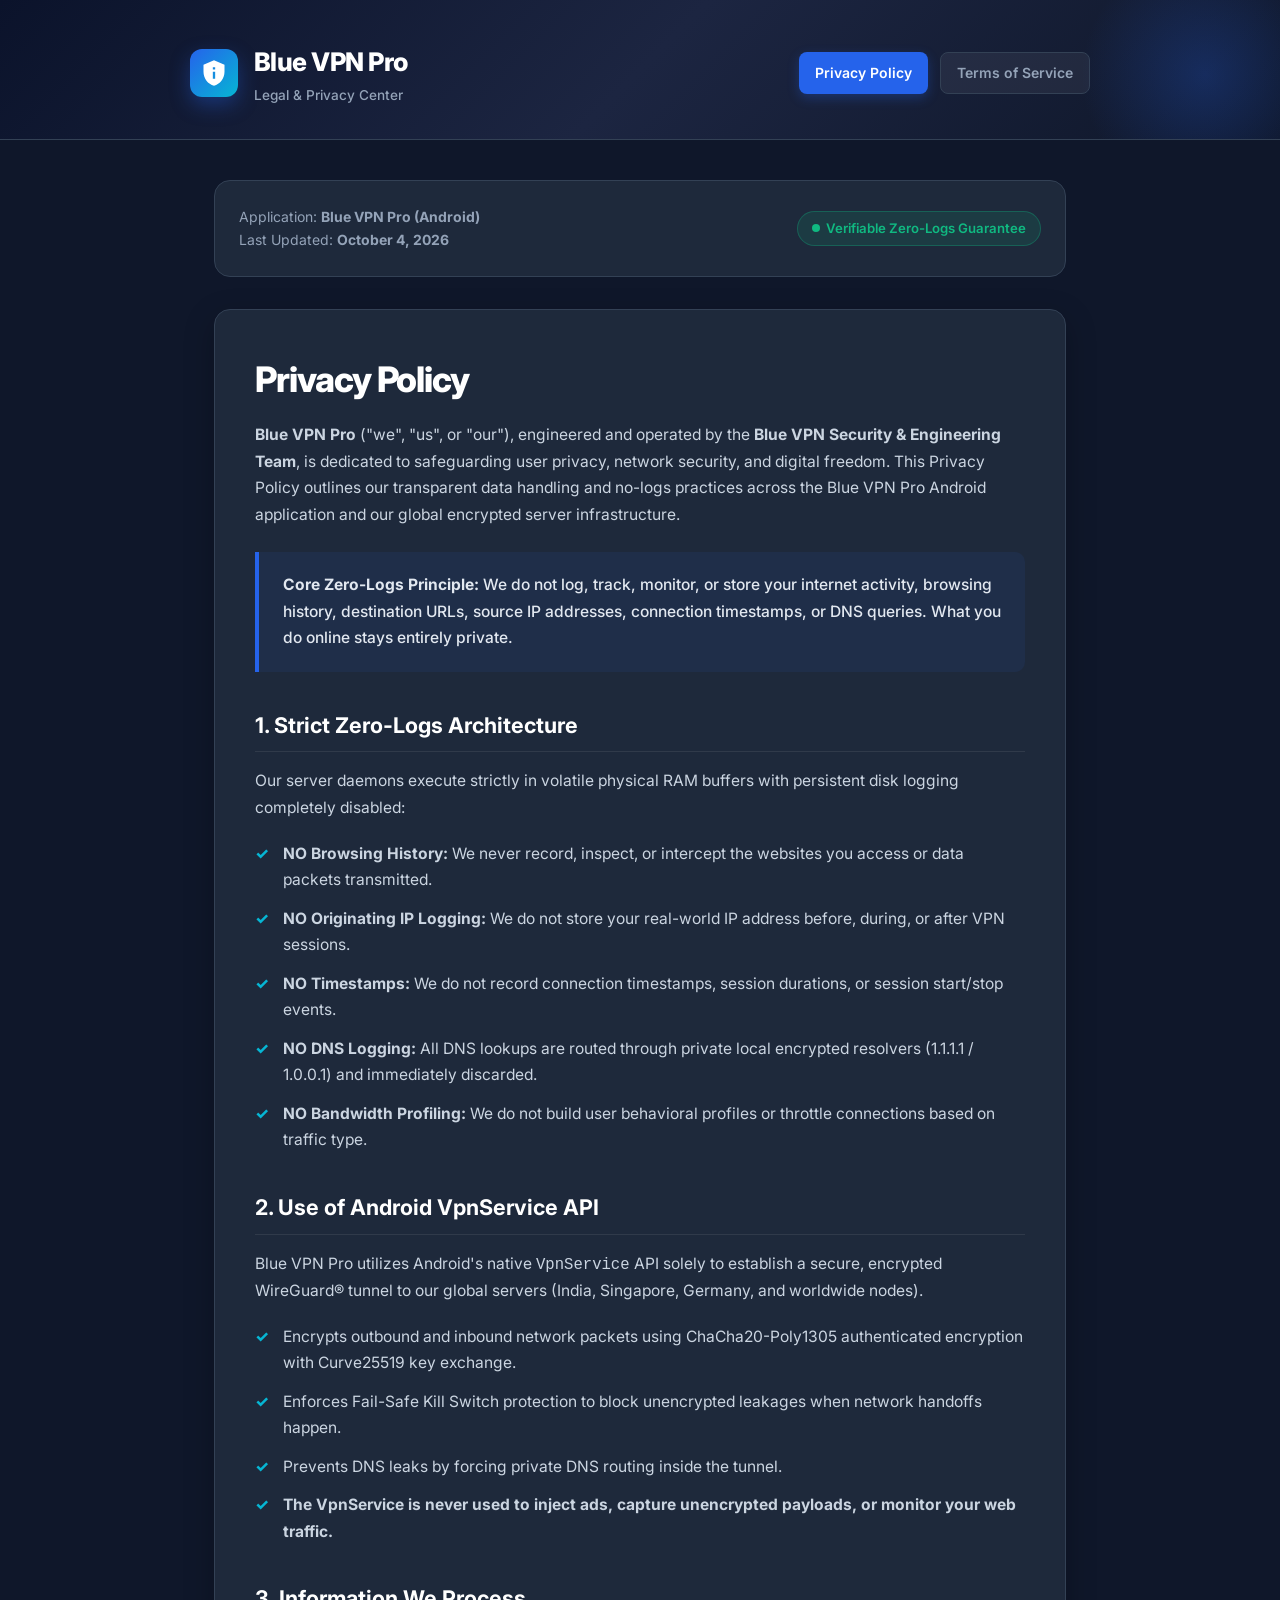
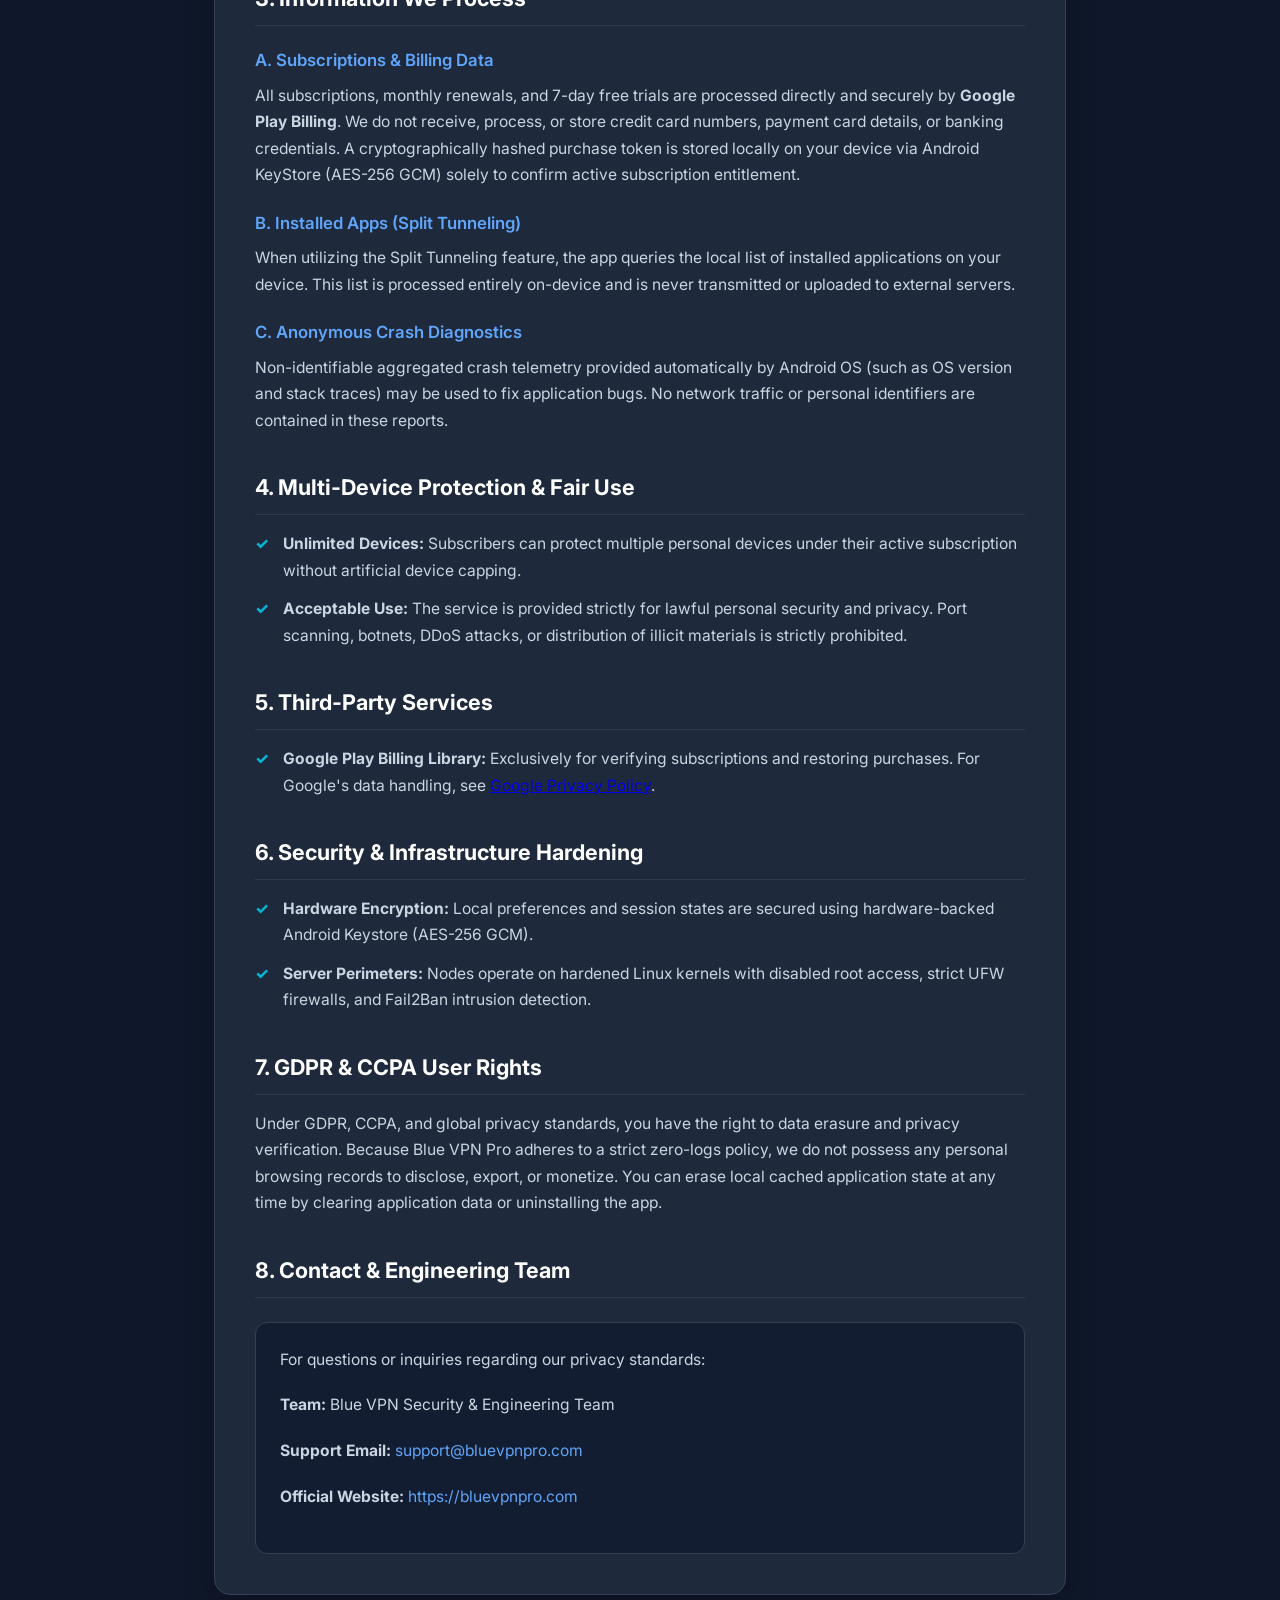
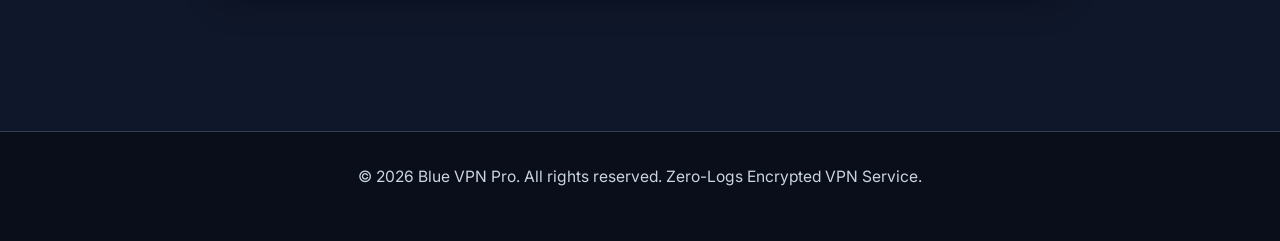
==== privacy-policy.html @ 379a1d98 "Add files via upload" ====
<!DOCTYPE html>
<html lang="en">
<head>
    <meta charset="UTF-8">
    <meta name="viewport" content="width=device-width, initial-scale=1.0">
    <title>Privacy Policy - Blue VPN Pro</title>
    <meta name="description" content="Official Privacy Policy and Zero-Logs Architecture Commitment for Blue VPN Pro Android Application and Global Server Network.">
    <link rel="preconnect" href="https://fonts.googleapis.com">
    <link rel="preconnect" href="https://fonts.gstatic.com" crossorigin>
    <link href="https://fonts.googleapis.com/css2?family=Inter:wght@300;400;500;600;700;800&display=swap" rel="stylesheet">
    <style>
        :root {
            --primary: #2563eb;
            --primary-dark: #1d4ed8;
            --primary-light: #3b82f6;
            --accent: #06b6d4;
            --bg-dark: #0f172a;
            --card-bg: #1e293b;
            --card-border: #334155;
            --text-main: #f8fafc;
            --text-muted: #94a3b8;
            --badge-bg: rgba(37, 99, 235, 0.15);
            --badge-border: rgba(59, 130, 246, 0.3);
            --badge-text: #60a5fa;
            --green: #10b981;
            --green-bg: rgba(16, 185, 129, 0.12);
        }

        * {
            box-sizing: border-box;
            margin: 0;
            padding: 0;
        }

        body {
            font-family: 'Inter', -apple-system, BlinkMacSystemFont, "Segoe UI", Roboto, sans-serif;
            background-color: var(--bg-dark);
            color: var(--text-main);
            line-height: 1.7;
            padding: 0;
            margin: 0;
            -webkit-font-smoothing: antialiased;
        }

        header {
            background: linear-gradient(135deg, #0b132b 0%, #1c2541 50%, #0f172a 100%);
            border-bottom: 1px solid var(--card-border);
            padding: 2.5rem 1.5rem 2rem;
            position: relative;
            overflow: hidden;
        }

        header::before {
            content: '';
            position: absolute;
            top: -50px;
            right: -50px;
            width: 250px;
            height: 250px;
            background: radial-gradient(circle, rgba(37, 99, 235, 0.25) 0%, rgba(0,0,0,0) 70%);
            border-radius: 50%;
            pointer-events: none;
        }

        .header-container {
            max-width: 900px;
            margin: 0 auto;
            display: flex;
            align-items: center;
            justify-content: space-between;
            flex-wrap: wrap;
            gap: 1.5rem;
        }

        .brand-wrapper {
            display: flex;
            align-items: center;
            gap: 1rem;
        }

        .brand-icon {
            width: 48px;
            height: 48px;
            background: linear-gradient(135deg, #2563eb, #06b6d4);
            border-radius: 12px;
            display: flex;
            align-items: center;
            justify-content: center;
            box-shadow: 0 8px 20px rgba(37, 99, 235, 0.35);
        }

        .brand-icon svg {
            width: 28px;
            height: 28px;
            fill: #ffffff;
        }

        .brand-title {
            font-size: 1.6rem;
            font-weight: 800;
            letter-spacing: -0.02em;
            color: #ffffff;
        }

        .brand-subtitle {
            font-size: 0.85rem;
            color: var(--text-muted);
            font-weight: 500;
        }

        .nav-links {
            display: flex;
            gap: 0.75rem;
        }

        .nav-btn {
            display: inline-flex;
            align-items: center;
            padding: 0.5rem 1rem;
            border-radius: 8px;
            text-decoration: none;
            font-size: 0.875rem;
            font-weight: 600;
            transition: all 0.2s ease;
        }

        .nav-btn.active {
            background: var(--primary);
            color: #ffffff;
            box-shadow: 0 4px 12px rgba(37, 99, 235, 0.3);
        }

        .nav-btn.secondary {
            background: rgba(255, 255, 255, 0.06);
            color: var(--text-muted);
            border: 1px solid var(--card-border);
        }

        .nav-btn.secondary:hover {
            color: #ffffff;
            background: rgba(255, 255, 255, 0.1);
        }

        main {
            max-width: 900px;
            margin: 2.5rem auto;
            padding: 0 1.5rem 4rem;
        }

        .meta-card {
            background: var(--card-bg);
            border: 1px solid var(--card-border);
            border-radius: 16px;
            padding: 1.5rem;
            margin-bottom: 2rem;
            display: flex;
            flex-wrap: wrap;
            justify-content: space-between;
            align-items: center;
            gap: 1rem;
        }

        .badge-verified {
            background: var(--green-bg);
            border: 1px solid rgba(16, 185, 129, 0.3);
            color: var(--green);
            padding: 0.35rem 0.85rem;
            border-radius: 9999px;
            font-size: 0.825rem;
            font-weight: 600;
            display: inline-flex;
            align-items: center;
            gap: 0.4rem;
        }

        .badge-verified::before {
            content: '';
            width: 8px;
            height: 8px;
            background-color: var(--green);
            border-radius: 50%;
            display: inline-block;
        }

        .meta-text {
            color: var(--text-muted);
            font-size: 0.875rem;
        }

        .content-card {
            background: var(--card-bg);
            border: 1px solid var(--card-border);
            border-radius: 16px;
            padding: 2.5rem;
            margin-bottom: 2rem;
            box-shadow: 0 10px 30px rgba(0, 0, 0, 0.25);
        }

        h1 {
            font-size: 2.2rem;
            font-weight: 800;
            margin-bottom: 0.75rem;
            letter-spacing: -0.03em;
            color: #ffffff;
        }

        h2 {
            font-size: 1.35rem;
            font-weight: 700;
            color: #ffffff;
            margin-top: 2.2rem;
            margin-bottom: 1rem;
            display: flex;
            align-items: center;
            gap: 0.5rem;
            border-bottom: 1px solid rgba(255, 255, 255, 0.08);
            padding-bottom: 0.5rem;
        }

        h3 {
            font-size: 1.05rem;
            font-weight: 600;
            color: var(--badge-text);
            margin-top: 1.25rem;
            margin-bottom: 0.5rem;
        }

        p {
            color: #cbd5e1;
            margin-bottom: 1.2rem;
            font-size: 0.975rem;
        }

        ul {
            list-style: none;
            padding-left: 0;
            margin-bottom: 1.5rem;
        }

        ul li {
            position: relative;
            padding-left: 1.75rem;
            margin-bottom: 0.75rem;
            color: #cbd5e1;
            font-size: 0.975rem;
        }

        ul li::before {
            content: "✓";
            position: absolute;
            left: 0;
            top: 0;
            color: var(--accent);
            font-weight: 800;
        }

        .highlight-box {
            background: rgba(37, 99, 235, 0.08);
            border-left: 4px solid var(--primary);
            border-radius: 0 10px 10px 0;
            padding: 1.25rem 1.5rem;
            margin: 1.5rem 0;
        }

        .highlight-box p {
            margin: 0;
            color: #e2e8f0;
            font-weight: 500;
        }

        .contact-box {
            background: #131d31;
            border: 1px solid var(--card-border);
            border-radius: 12px;
            padding: 1.5rem;
            margin-top: 1.5rem;
        }

        .contact-box a {
            color: var(--badge-text);
            text-decoration: none;
        }

        .contact-box a:hover {
            text-decoration: underline;
        }

        footer {
            text-align: center;
            padding: 2rem 1.5rem;
            color: var(--text-muted);
            font-size: 0.85rem;
            border-top: 1px solid var(--card-border);
            background: #090e1a;
        }

        @media (max-width: 640px) {
            .content-card {
                padding: 1.5rem;
            }
            h1 {
                font-size: 1.75rem;
            }
            .header-container {
                flex-direction: column;
                align-items: flex-start;
            }
        }
    </style>
</head>
<body>

<header>
    <div class="header-container">
        <div class="brand-wrapper">
            <div class="brand-icon">
                <svg viewBox="0 0 24 24">
                    <path d="M12 1L3 5v6c0 5.55 3.84 10.74 9 12 5.16-1.26 9-6.45 9-12V5l-9-4zm-1 6h2v2h-2V7zm0 4h2v6h-2v-6z"/>
                </svg>
            </div>
            <div>
                <div class="brand-title">Blue VPN Pro</div>
                <div class="brand-subtitle">Legal & Privacy Center</div>
            </div>
        </div>
        <nav class="nav-links">
            <a href="privacy-policy.html" class="nav-btn active">Privacy Policy</a>
            <a href="terms.html" class="nav-btn secondary">Terms of Service</a>
        </nav>
    </div>
</header>

<main>
    <div class="meta-card">
        <div>
            <div class="meta-text">Application: <strong>Blue VPN Pro (Android)</strong></div>
            <div class="meta-text">Last Updated: <strong>October 4, 2026</strong></div>
        </div>
        <div class="badge-verified">Verifiable Zero-Logs Guarantee</div>
    </div>

    <article class="content-card">
        <h1>Privacy Policy</h1>
        <p>
            <strong>Blue VPN Pro</strong> ("we", "us", or "our"), engineered and operated by the <strong>Blue VPN Security & Engineering Team</strong>, is dedicated to safeguarding user privacy, network security, and digital freedom. This Privacy Policy outlines our transparent data handling and no-logs practices across the Blue VPN Pro Android application and our global encrypted server infrastructure.
        </p>

        <div class="highlight-box">
            <p><strong>Core Zero-Logs Principle:</strong> We do not log, track, monitor, or store your internet activity, browsing history, destination URLs, source IP addresses, connection timestamps, or DNS queries. What you do online stays entirely private.</p>
        </div>

        <h2>1. Strict Zero-Logs Architecture</h2>
        <p>Our server daemons execute strictly in volatile physical RAM buffers with persistent disk logging completely disabled:</p>
        <ul>
            <li><strong>NO Browsing History:</strong> We never record, inspect, or intercept the websites you access or data packets transmitted.</li>
            <li><strong>NO Originating IP Logging:</strong> We do not store your real-world IP address before, during, or after VPN sessions.</li>
            <li><strong>NO Timestamps:</strong> We do not record connection timestamps, session durations, or session start/stop events.</li>
            <li><strong>NO DNS Logging:</strong> All DNS lookups are routed through private local encrypted resolvers (1.1.1.1 / 1.0.0.1) and immediately discarded.</li>
            <li><strong>NO Bandwidth Profiling:</strong> We do not build user behavioral profiles or throttle connections based on traffic type.</li>
        </ul>

        <h2>2. Use of Android VpnService API</h2>
        <p>
            Blue VPN Pro utilizes Android's native <code>VpnService</code> API solely to establish a secure, encrypted WireGuard® tunnel to our global servers (India, Singapore, Germany, and worldwide nodes).
        </p>
        <ul>
            <li>Encrypts outbound and inbound network packets using ChaCha20-Poly1305 authenticated encryption with Curve25519 key exchange.</li>
            <li>Enforces Fail-Safe Kill Switch protection to block unencrypted leakages when network handoffs happen.</li>
            <li>Prevents DNS leaks by forcing private DNS routing inside the tunnel.</li>
            <li><strong>The VpnService is never used to inject ads, capture unencrypted payloads, or monitor your web traffic.</strong></li>
        </ul>

        <h2>3. Information We Process</h2>
        
        <h3>A. Subscriptions & Billing Data</h3>
        <p>
            All subscriptions, monthly renewals, and 7-day free trials are processed directly and securely by <strong>Google Play Billing</strong>. We do not receive, process, or store credit card numbers, payment card details, or banking credentials. A cryptographically hashed purchase token is stored locally on your device via Android KeyStore (AES-256 GCM) solely to confirm active subscription entitlement.
        </p>

        <h3>B. Installed Apps (Split Tunneling)</h3>
        <p>
            When utilizing the Split Tunneling feature, the app queries the local list of installed applications on your device. This list is processed entirely on-device and is never transmitted or uploaded to external servers.
        </p>

        <h3>C. Anonymous Crash Diagnostics</h3>
        <p>
            Non-identifiable aggregated crash telemetry provided automatically by Android OS (such as OS version and stack traces) may be used to fix application bugs. No network traffic or personal identifiers are contained in these reports.
        </p>

        <h2>4. Multi-Device Protection & Fair Use</h2>
        <ul>
            <li><strong>Unlimited Devices:</strong> Subscribers can protect multiple personal devices under their active subscription without artificial device capping.</li>
            <li><strong>Acceptable Use:</strong> The service is provided strictly for lawful personal security and privacy. Port scanning, botnets, DDoS attacks, or distribution of illicit materials is strictly prohibited.</li>
        </ul>

        <h2>5. Third-Party Services</h2>
        <ul>
            <li><strong>Google Play Billing Library:</strong> Exclusively for verifying subscriptions and restoring purchases. For Google's data handling, see <a href="https://policies.google.com/privacy" target="_blank" rel="noopener">Google Privacy Policy</a>.</li>
        </ul>

        <h2>6. Security & Infrastructure Hardening</h2>
        <ul>
            <li><strong>Hardware Encryption:</strong> Local preferences and session states are secured using hardware-backed Android Keystore (AES-256 GCM).</li>
            <li><strong>Server Perimeters:</strong> Nodes operate on hardened Linux kernels with disabled root access, strict UFW firewalls, and Fail2Ban intrusion detection.</li>
        </ul>

        <h2>7. GDPR & CCPA User Rights</h2>
        <p>
            Under GDPR, CCPA, and global privacy standards, you have the right to data erasure and privacy verification. Because Blue VPN Pro adheres to a strict zero-logs policy, we do not possess any personal browsing records to disclose, export, or monetize. You can erase local cached application state at any time by clearing application data or uninstalling the app.
        </p>

        <h2>8. Contact & Engineering Team</h2>
        <div class="contact-box">
            <p>For questions or inquiries regarding our privacy standards:</p>
            <p><strong>Team:</strong> Blue VPN Security & Engineering Team</p>
            <p><strong>Support Email:</strong> <a href="mailto:support@bluevpnpro.com">support@bluevpnpro.com</a></p>
            <p><strong>Official Website:</strong> <a href="https://bluevpnpro.com">https://bluevpnpro.com</a></p>
        </div>
    </article>
</main>

<footer>
    <p>&copy; 2026 Blue VPN Pro. All rights reserved. Zero-Logs Encrypted VPN Service.</p>
</footer>

</body>
</html>
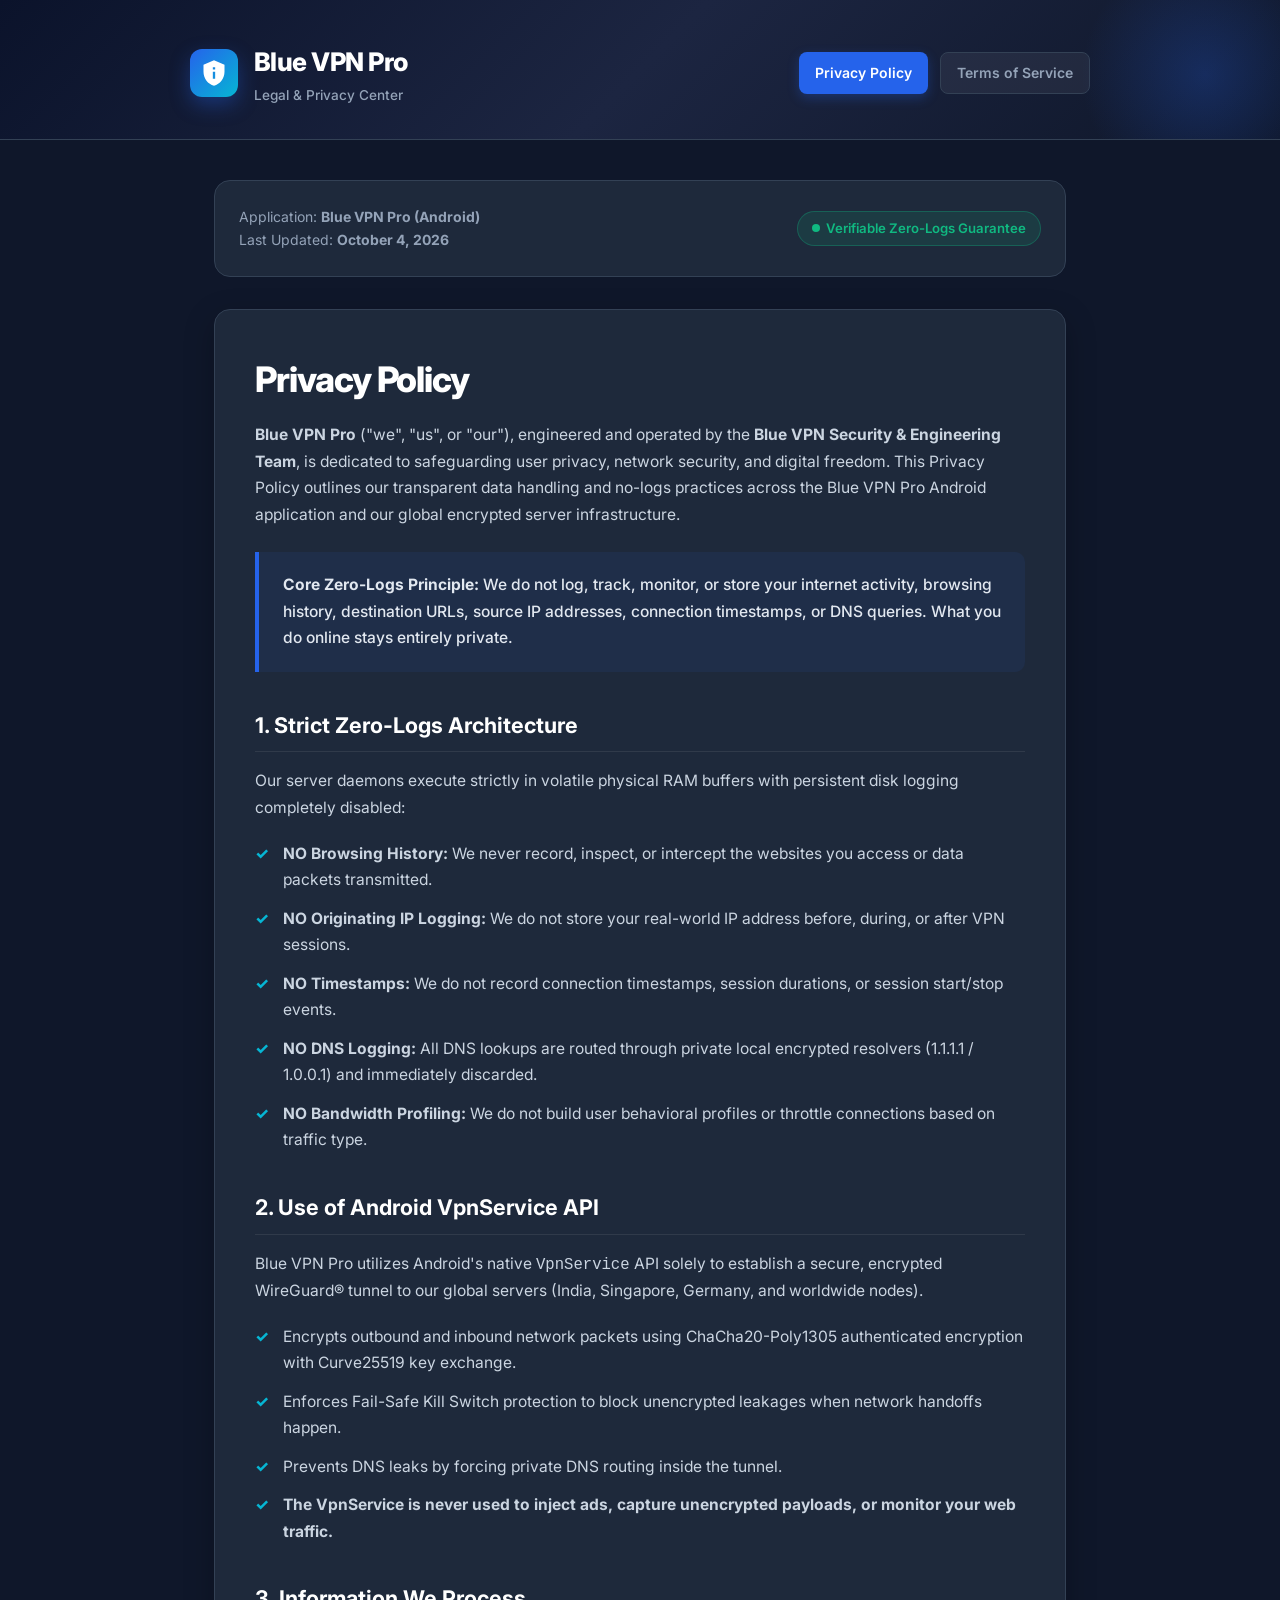
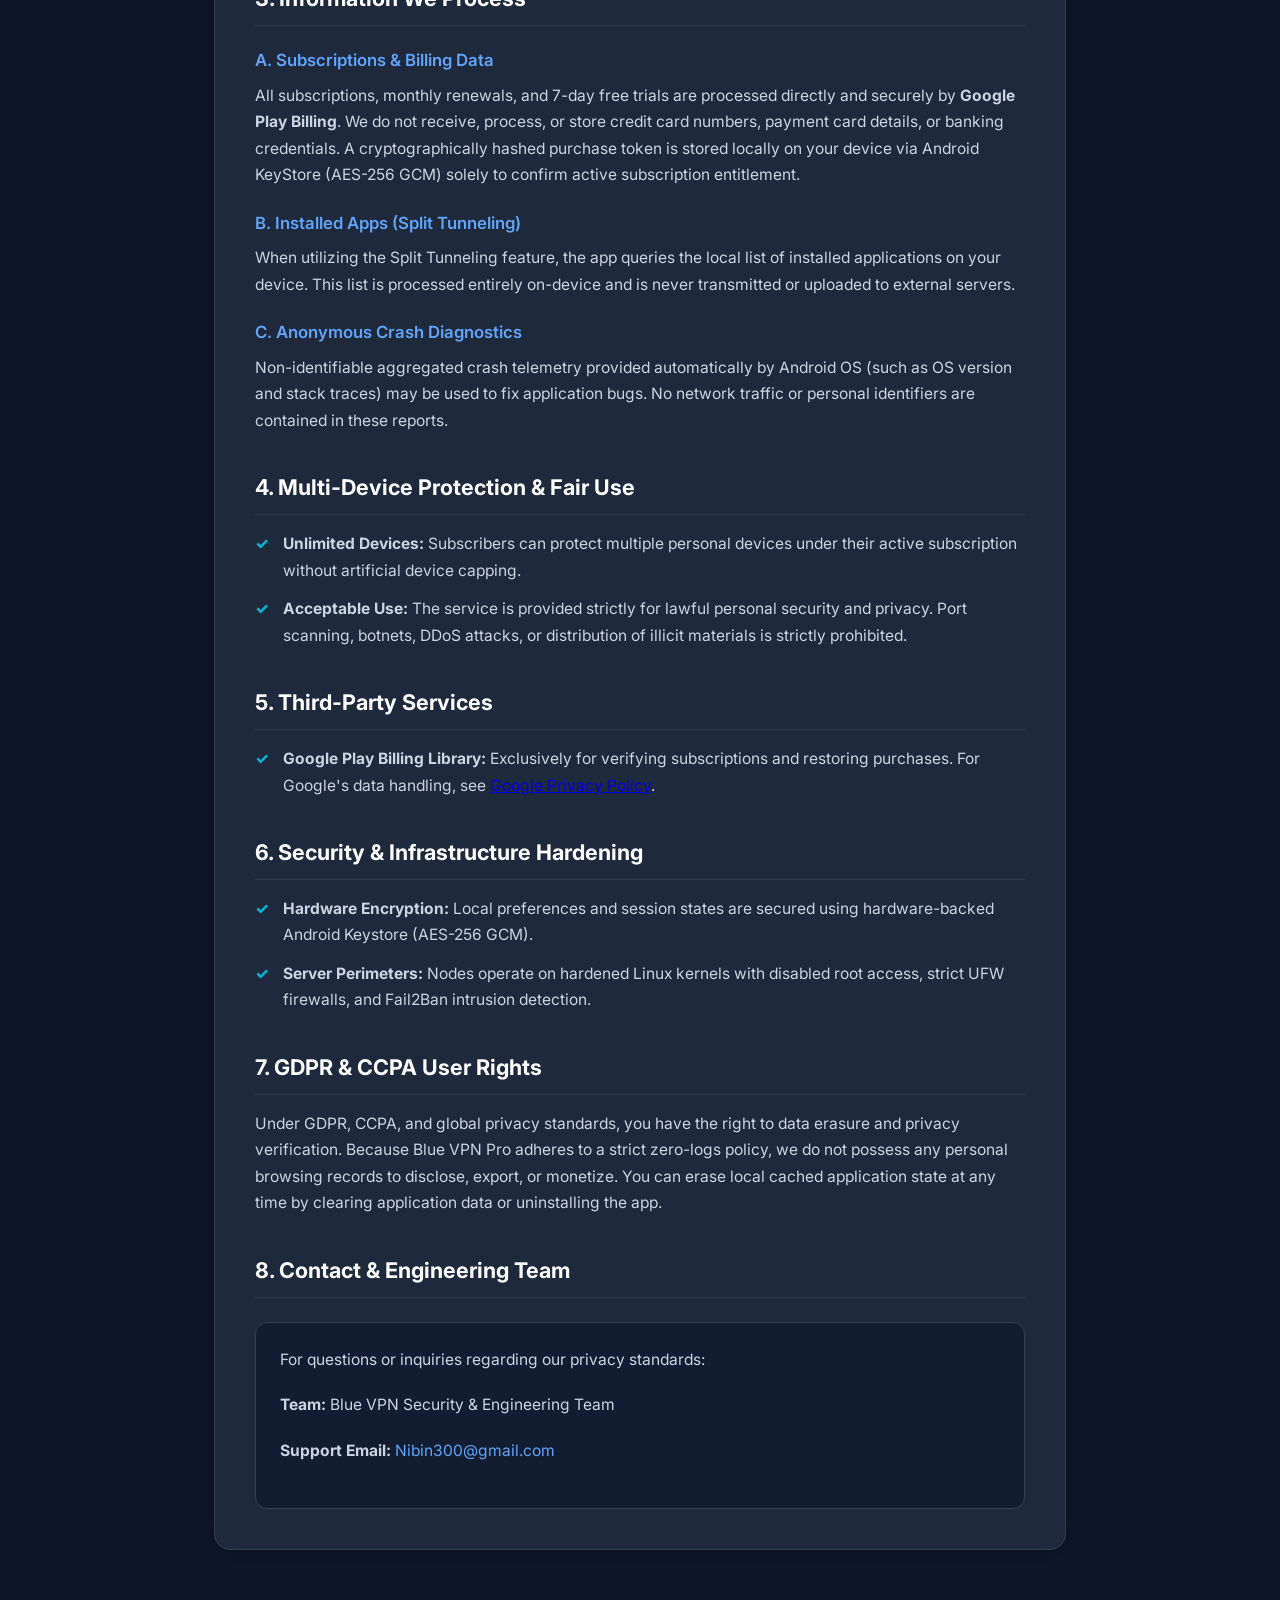
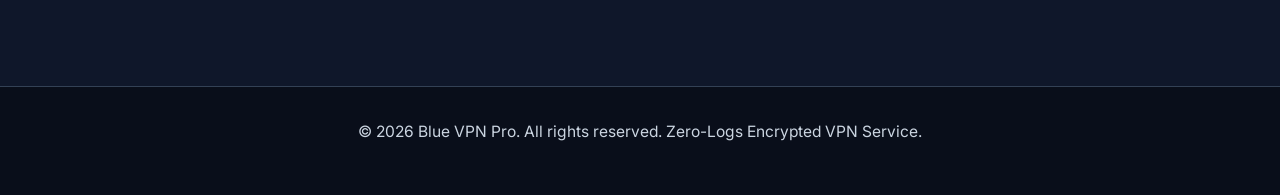
==== commit c0baca30: "Add files via upload" ====
--- a/privacy-policy.html
+++ b/privacy-policy.html
@@ -413,8 +413,7 @@
         <div class="contact-box">
             <p>For questions or inquiries regarding our privacy standards:</p>
             <p><strong>Team:</strong> Blue VPN Security & Engineering Team</p>
-            <p><strong>Support Email:</strong> <a href="mailto:support@bluevpnpro.com">support@bluevpnpro.com</a></p>
-            <p><strong>Official Website:</strong> <a href="https://bluevpnpro.com">https://bluevpnpro.com</a></p>
+            <p><strong>Support Email:</strong> <a href="mailto:Nibin300@gmail.com">Nibin300@gmail.com</a></p>
         </div>
     </article>
 </main>
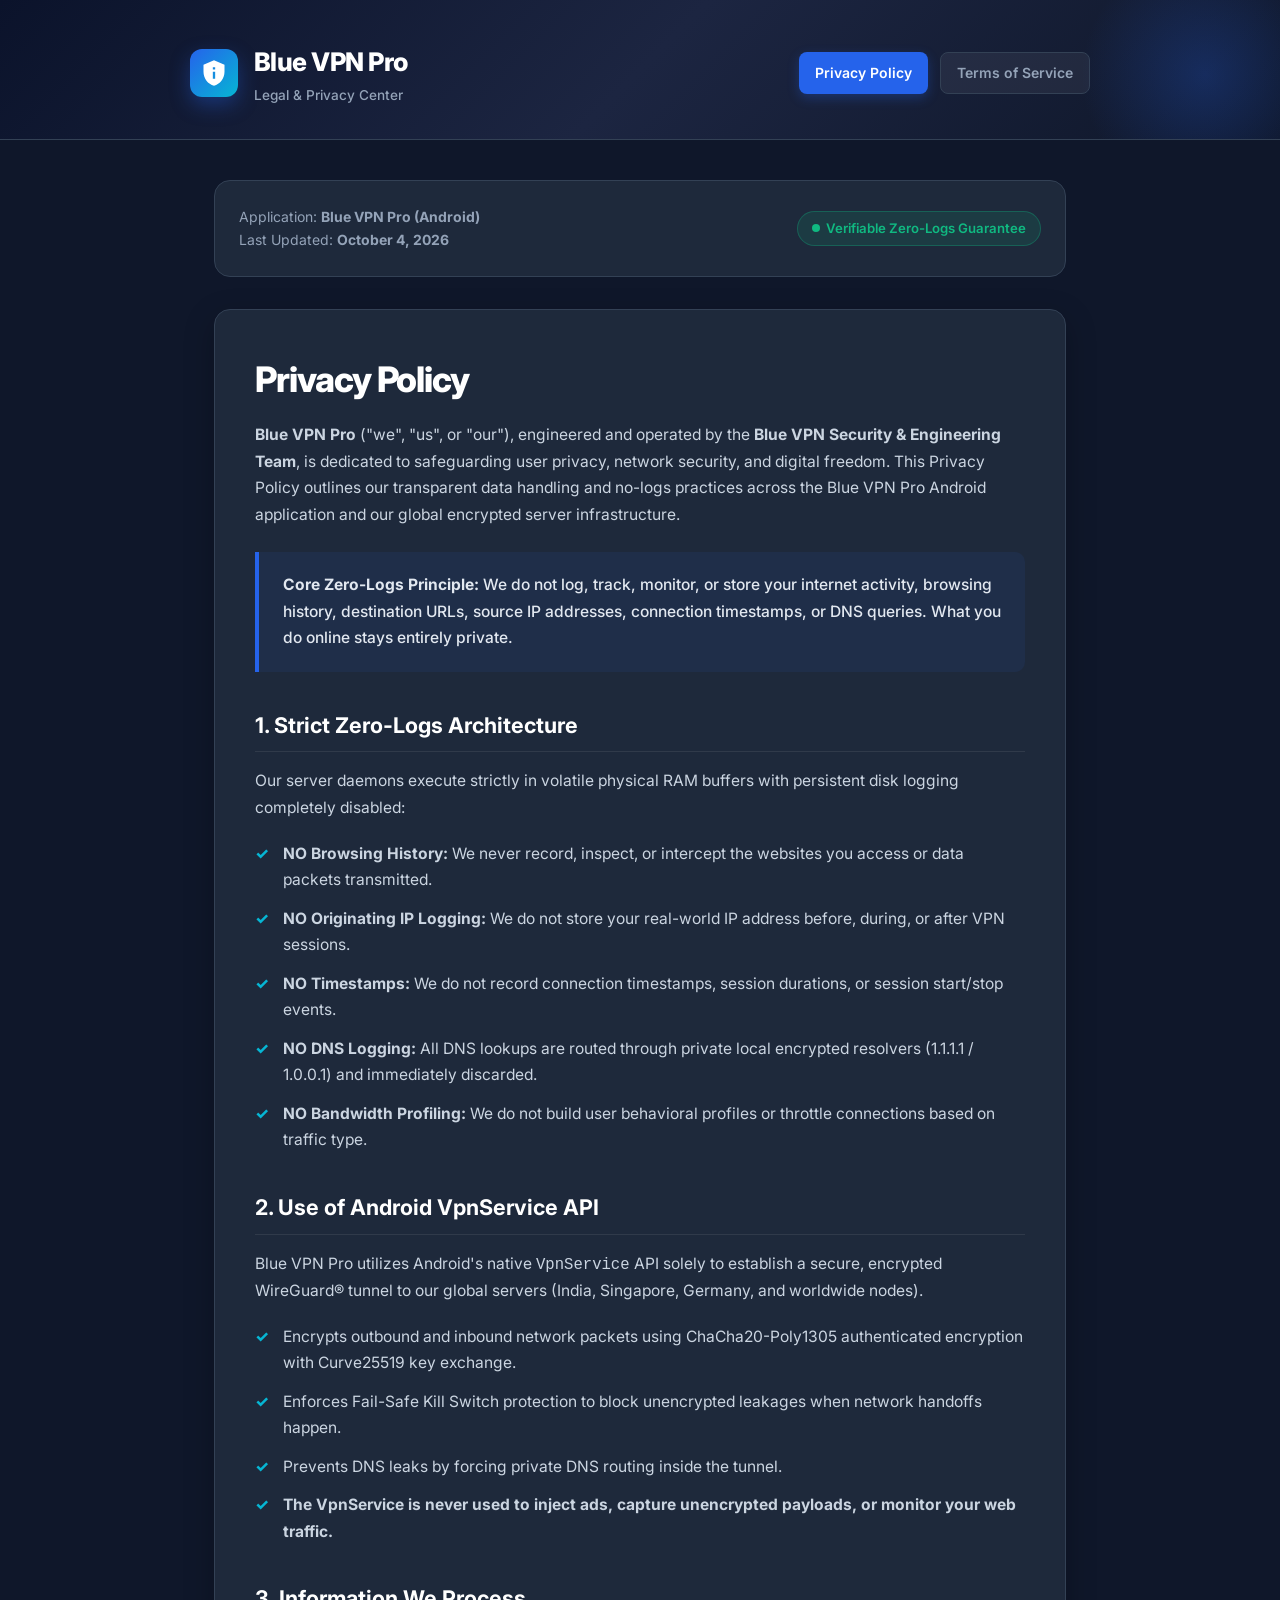
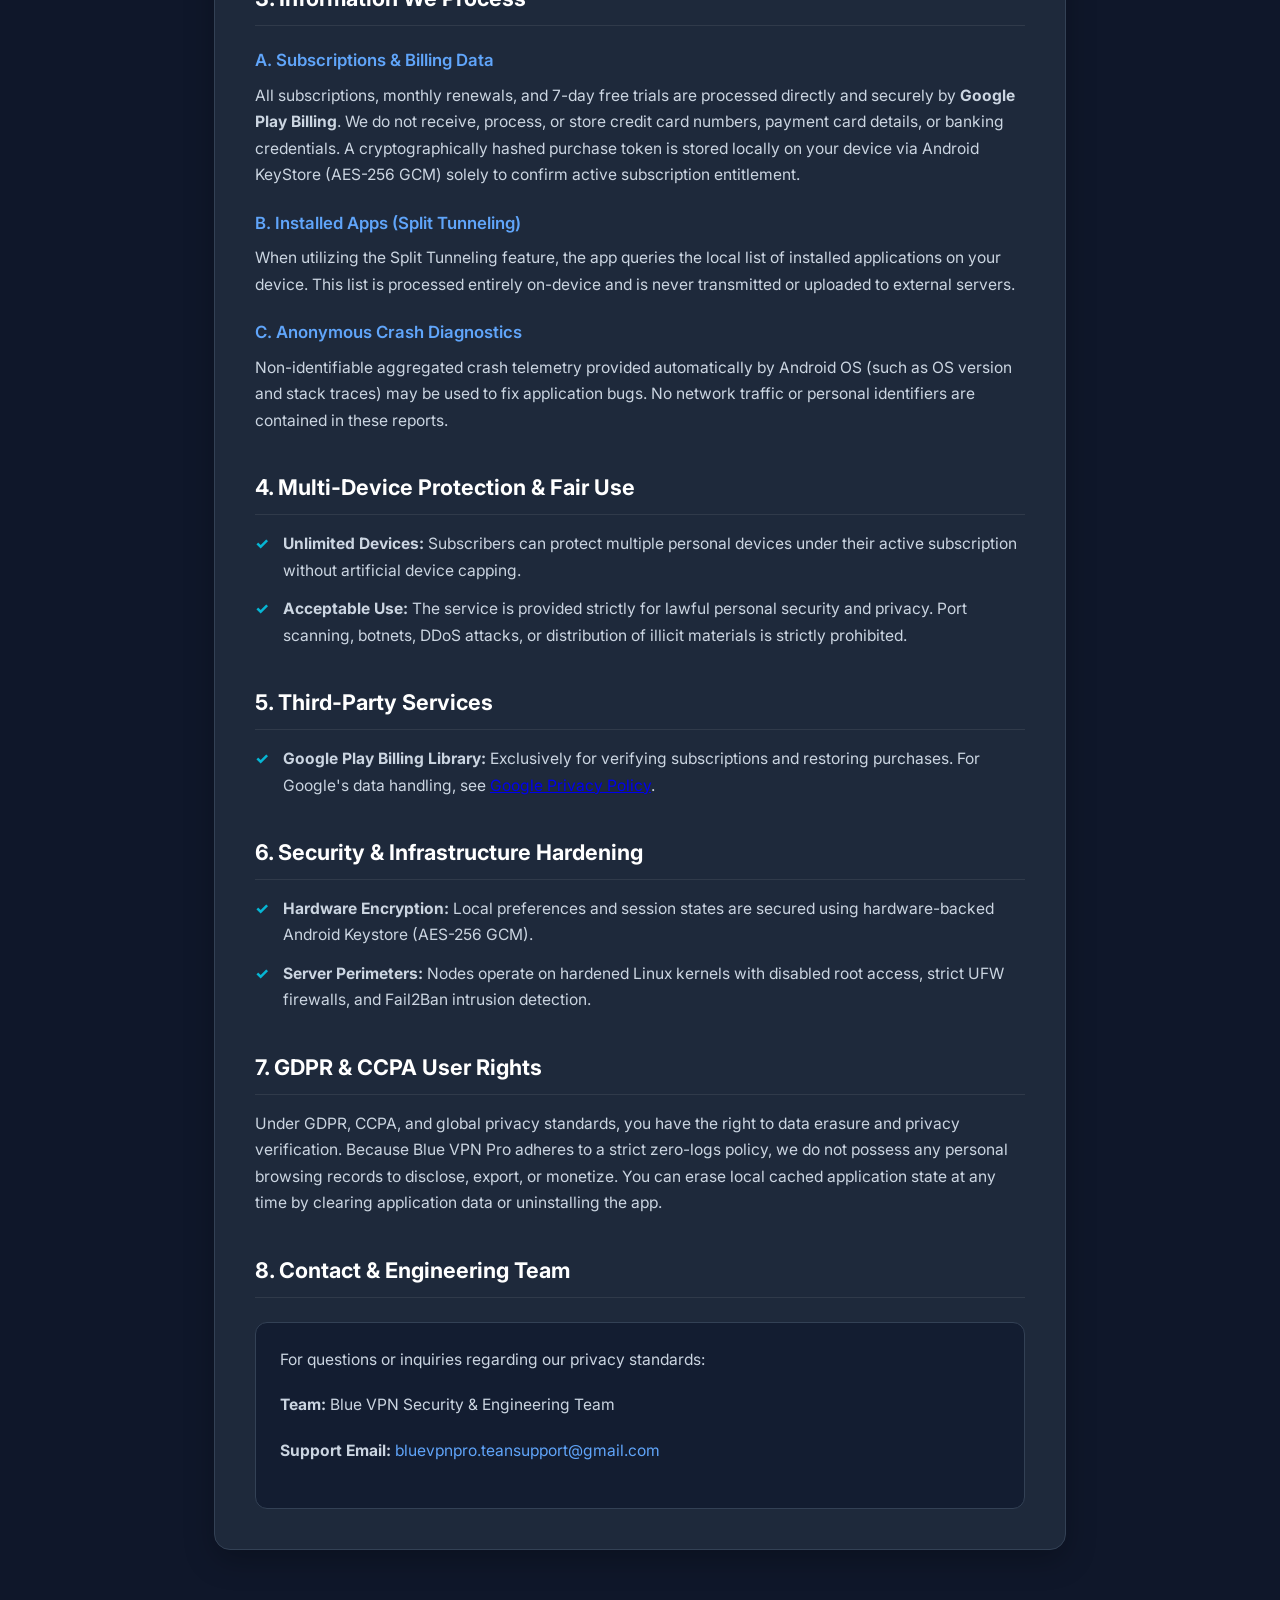
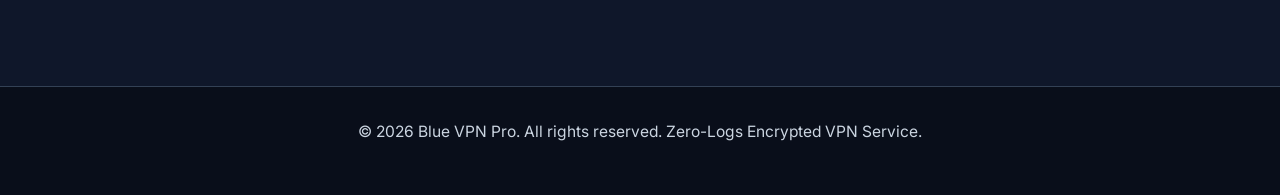
==== commit c197c9d4: "Update privacy-policy.html" ====
--- a/privacy-policy.html
+++ b/privacy-policy.html
@@ -413,7 +413,7 @@
         <div class="contact-box">
             <p>For questions or inquiries regarding our privacy standards:</p>
             <p><strong>Team:</strong> Blue VPN Security & Engineering Team</p>
-            <p><strong>Support Email:</strong> <a href="mailto:Nibin300@gmail.com">Nibin300@gmail.com</a></p>
+            <p><strong>Support Email:</strong> <a href="mailto:bluevpnpro.teansupport@gmail.com">bluevpnpro.teansupport@gmail.com</a></p>
         </div>
     </article>
 </main>
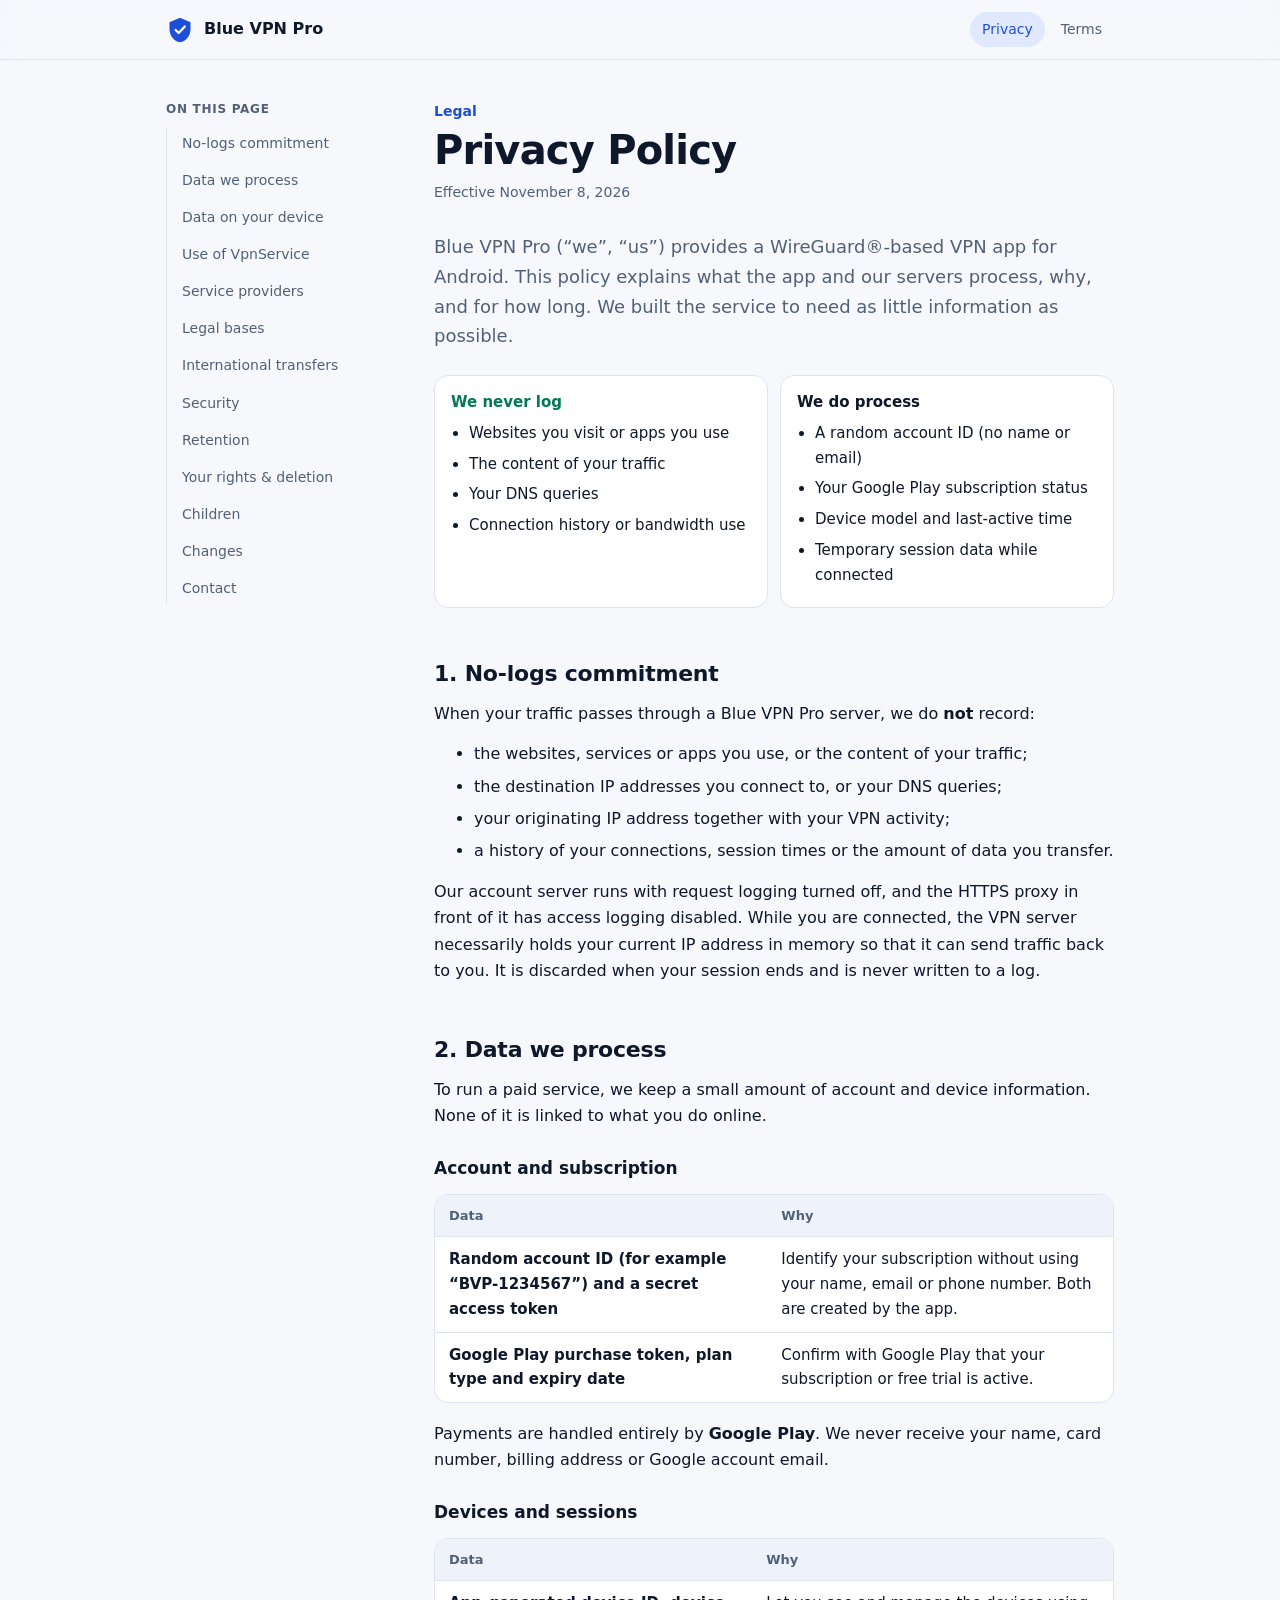
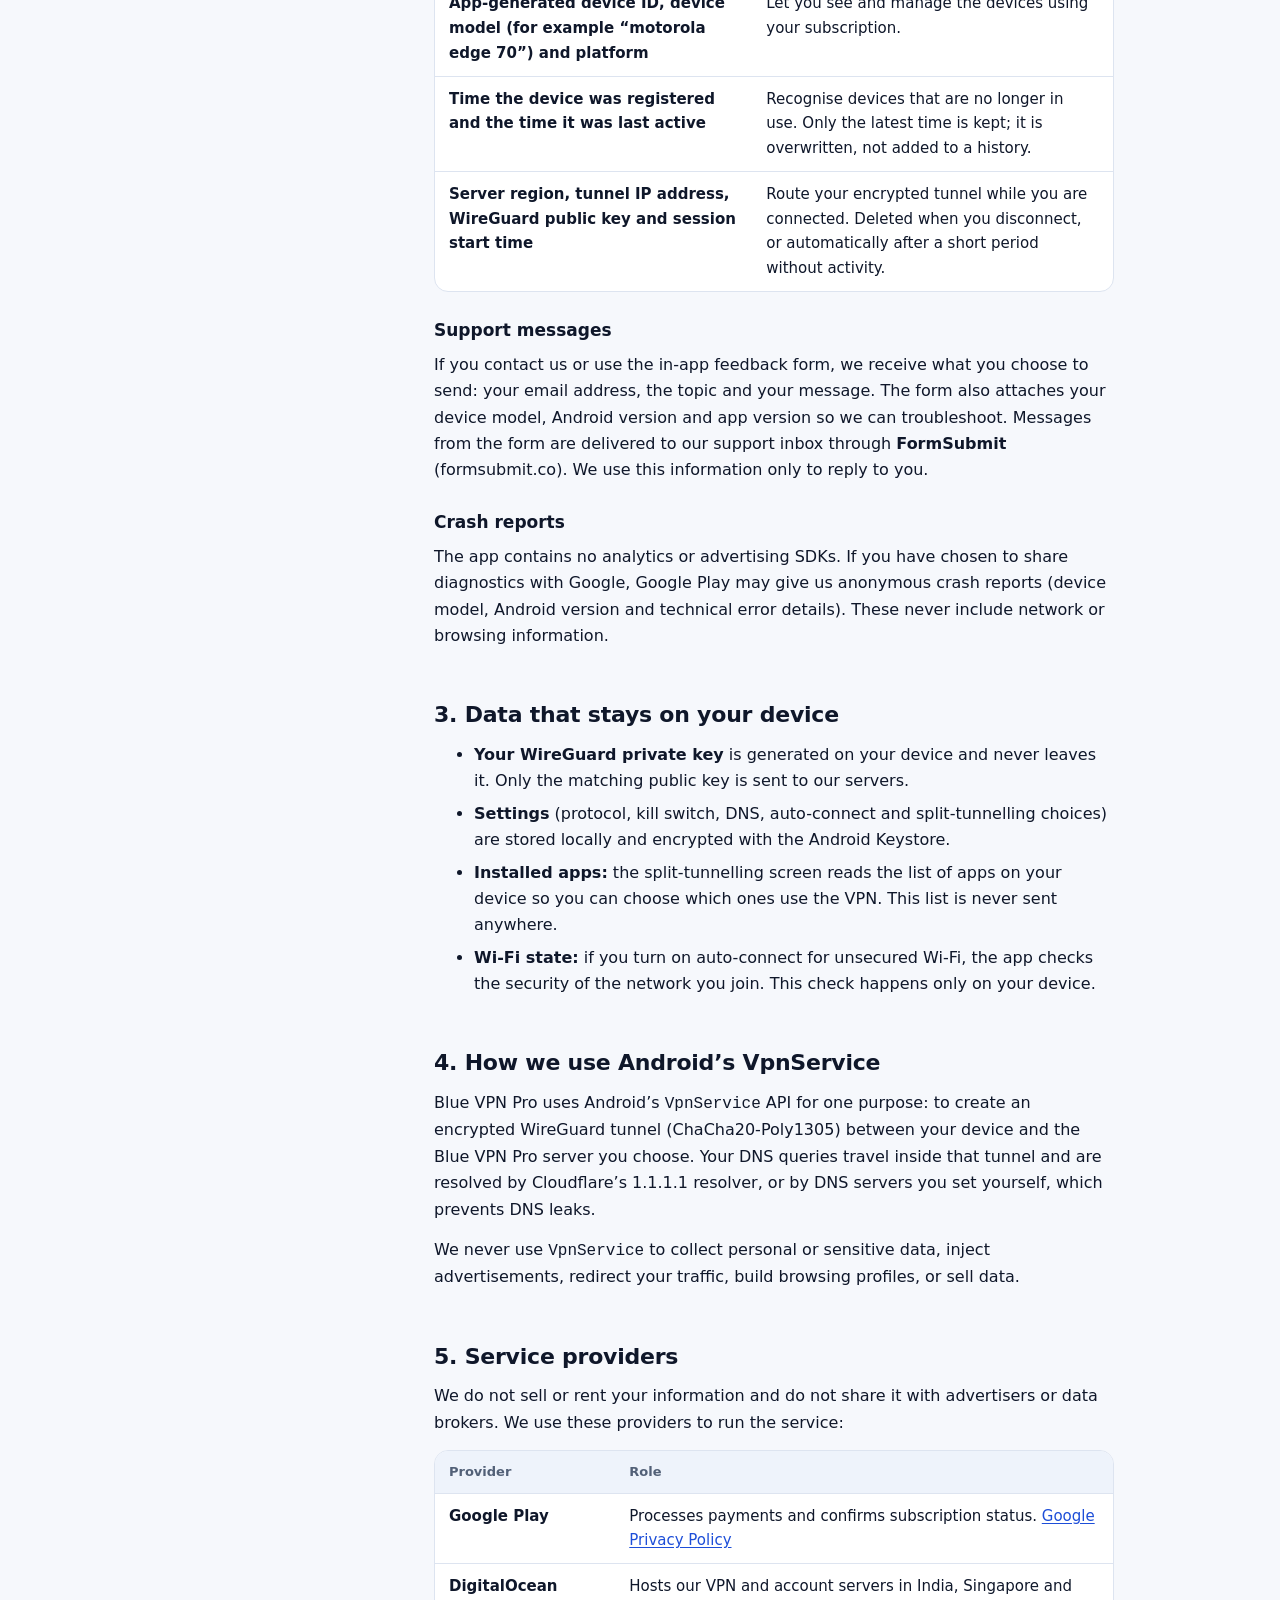
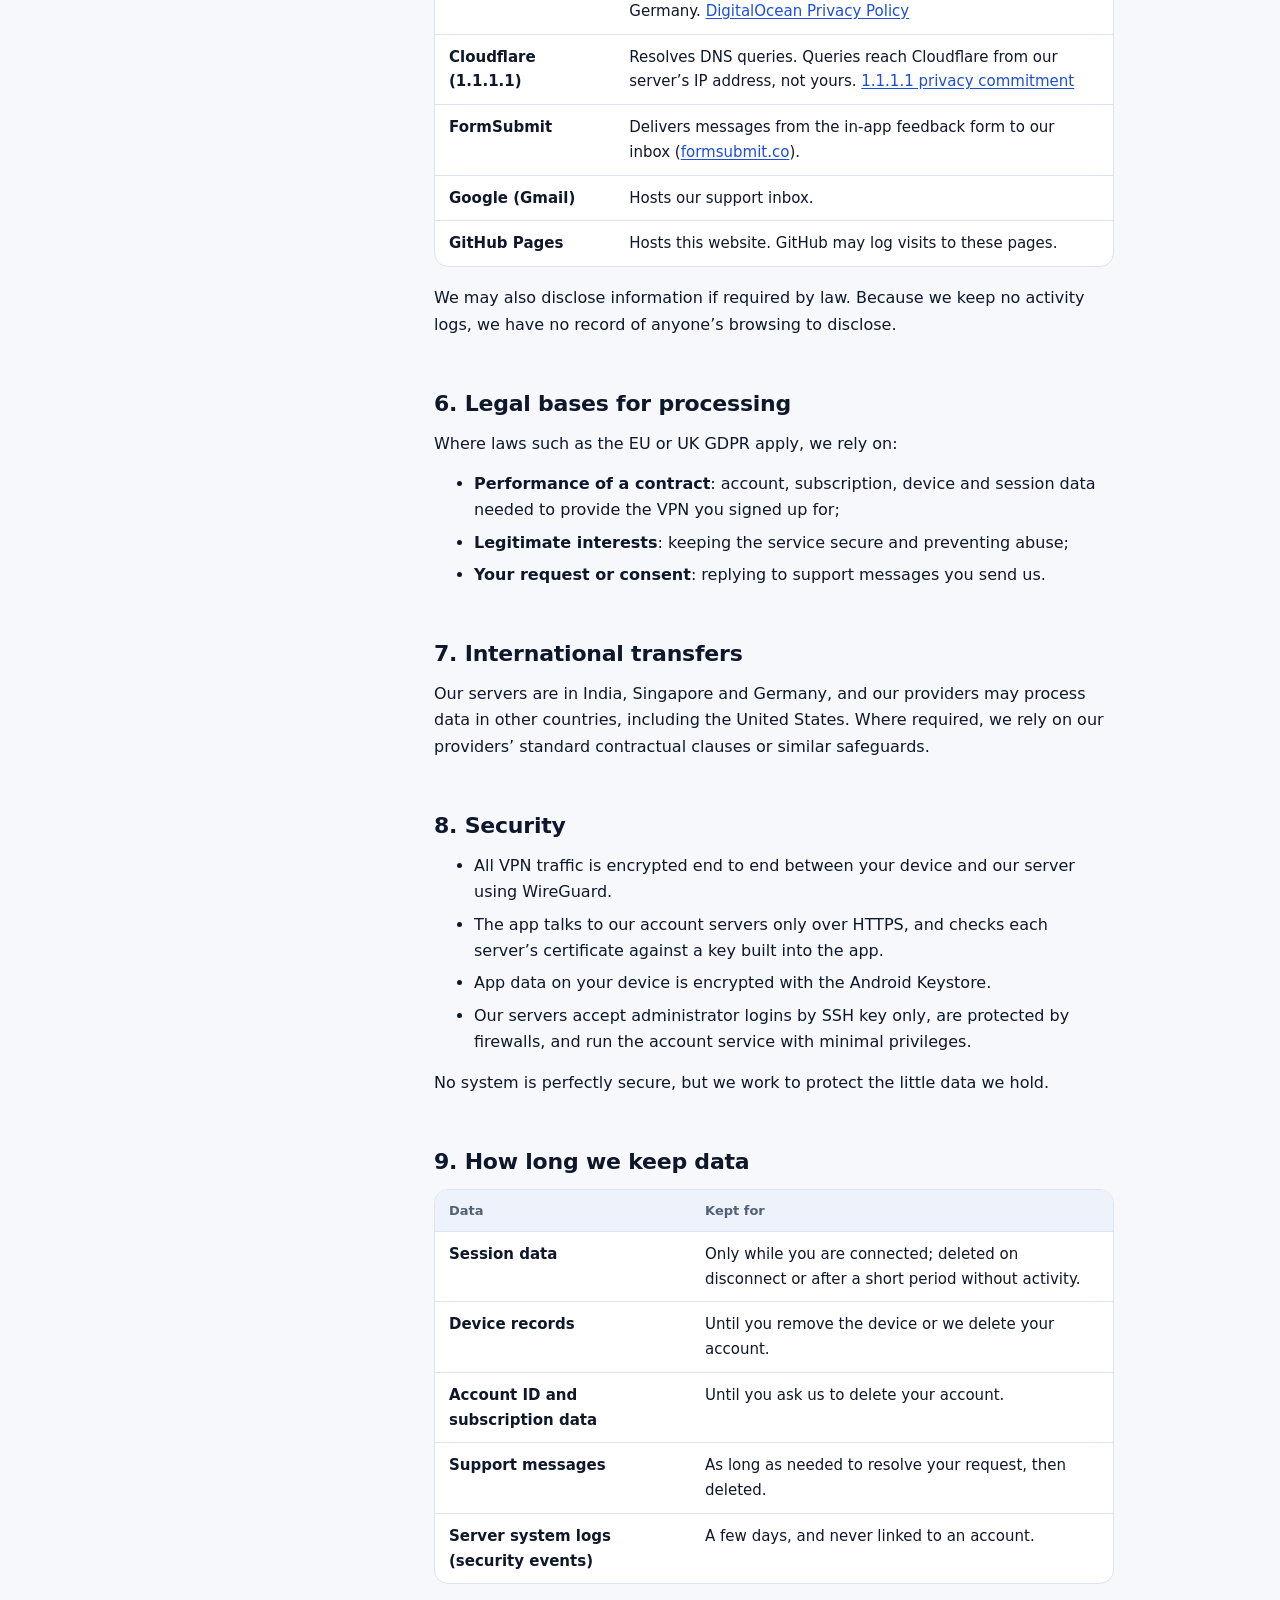
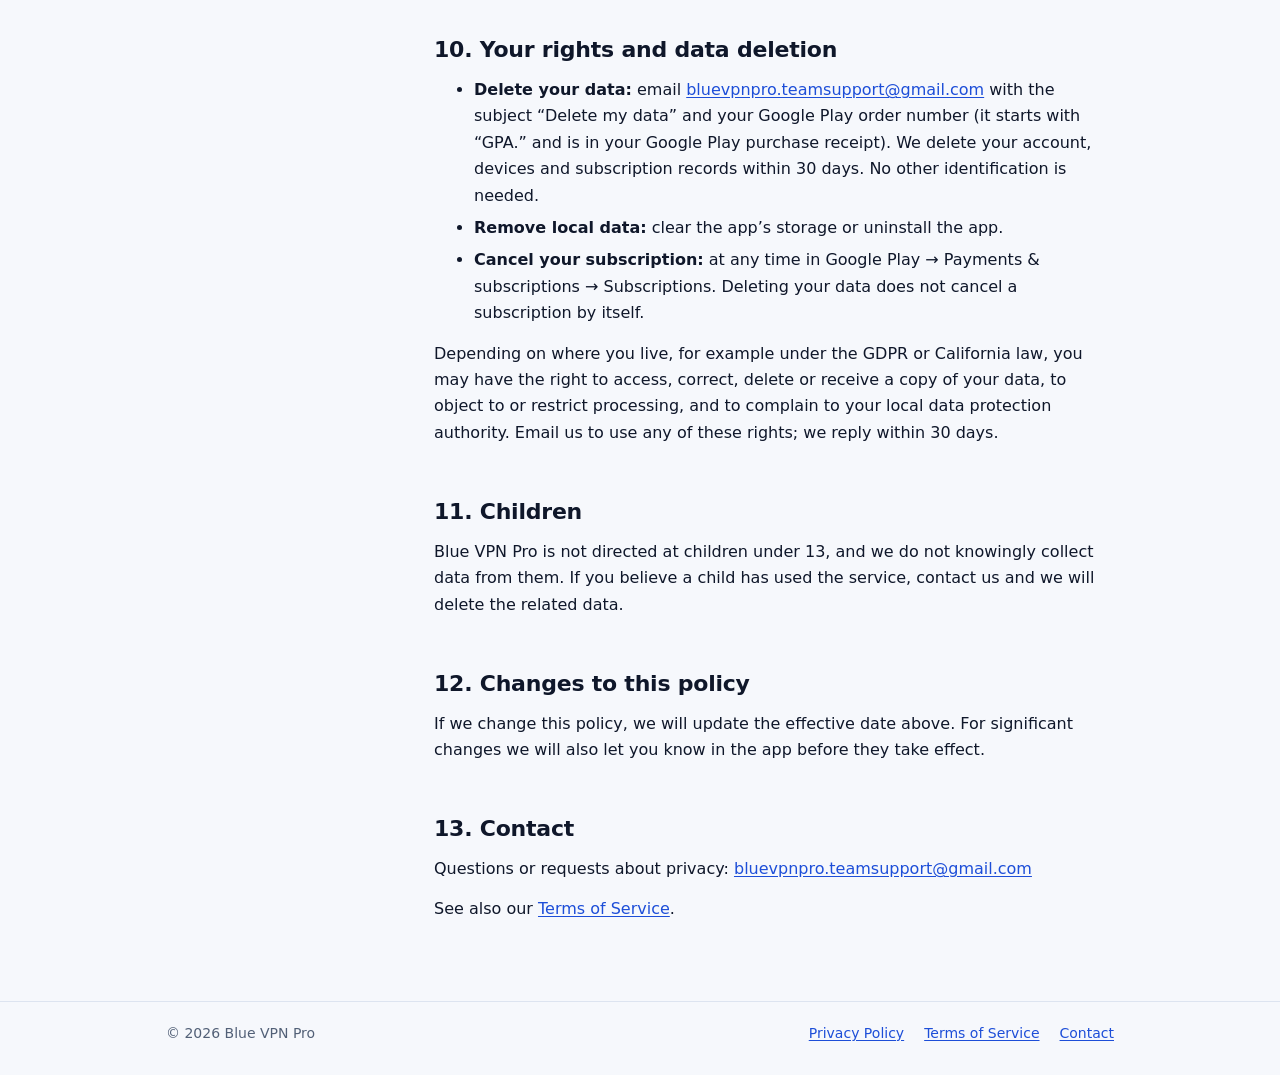
==== commit b630493f: "Add files via upload" ====
--- a/privacy-policy.html
+++ b/privacy-policy.html
@@ -1,426 +1,199 @@
-<!DOCTYPE html>
+<!doctype html>
 <html lang="en">
 <head>
-    <meta charset="UTF-8">
-    <meta name="viewport" content="width=device-width, initial-scale=1.0">
-    <title>Privacy Policy - Blue VPN Pro</title>
-    <meta name="description" content="Official Privacy Policy and Zero-Logs Architecture Commitment for Blue VPN Pro Android Application and Global Server Network.">
-    <link rel="preconnect" href="https://fonts.googleapis.com">
-    <link rel="preconnect" href="https://fonts.gstatic.com" crossorigin>
-    <link href="https://fonts.googleapis.com/css2?family=Inter:wght@300;400;500;600;700;800&display=swap" rel="stylesheet">
-    <style>
-        :root {
-            --primary: #2563eb;
-            --primary-dark: #1d4ed8;
-            --primary-light: #3b82f6;
-            --accent: #06b6d4;
-            --bg-dark: #0f172a;
-            --card-bg: #1e293b;
-            --card-border: #334155;
-            --text-main: #f8fafc;
-            --text-muted: #94a3b8;
-            --badge-bg: rgba(37, 99, 235, 0.15);
-            --badge-border: rgba(59, 130, 246, 0.3);
-            --badge-text: #60a5fa;
-            --green: #10b981;
-            --green-bg: rgba(16, 185, 129, 0.12);
-        }
-
-        * {
-            box-sizing: border-box;
-            margin: 0;
-            padding: 0;
-        }
-
-        body {
-            font-family: 'Inter', -apple-system, BlinkMacSystemFont, "Segoe UI", Roboto, sans-serif;
-            background-color: var(--bg-dark);
-            color: var(--text-main);
-            line-height: 1.7;
-            padding: 0;
-            margin: 0;
-            -webkit-font-smoothing: antialiased;
-        }
-
-        header {
-            background: linear-gradient(135deg, #0b132b 0%, #1c2541 50%, #0f172a 100%);
-            border-bottom: 1px solid var(--card-border);
-            padding: 2.5rem 1.5rem 2rem;
-            position: relative;
-            overflow: hidden;
-        }
-
-        header::before {
-            content: '';
-            position: absolute;
-            top: -50px;
-            right: -50px;
-            width: 250px;
-            height: 250px;
-            background: radial-gradient(circle, rgba(37, 99, 235, 0.25) 0%, rgba(0,0,0,0) 70%);
-            border-radius: 50%;
-            pointer-events: none;
-        }
-
-        .header-container {
-            max-width: 900px;
-            margin: 0 auto;
-            display: flex;
-            align-items: center;
-            justify-content: space-between;
-            flex-wrap: wrap;
-            gap: 1.5rem;
-        }
-
-        .brand-wrapper {
-            display: flex;
-            align-items: center;
-            gap: 1rem;
-        }
-
-        .brand-icon {
-            width: 48px;
-            height: 48px;
-            background: linear-gradient(135deg, #2563eb, #06b6d4);
-            border-radius: 12px;
-            display: flex;
-            align-items: center;
-            justify-content: center;
-            box-shadow: 0 8px 20px rgba(37, 99, 235, 0.35);
-        }
-
-        .brand-icon svg {
-            width: 28px;
-            height: 28px;
-            fill: #ffffff;
-        }
-
-        .brand-title {
-            font-size: 1.6rem;
-            font-weight: 800;
-            letter-spacing: -0.02em;
-            color: #ffffff;
-        }
-
-        .brand-subtitle {
-            font-size: 0.85rem;
-            color: var(--text-muted);
-            font-weight: 500;
-        }
-
-        .nav-links {
-            display: flex;
-            gap: 0.75rem;
-        }
-
-        .nav-btn {
-            display: inline-flex;
-            align-items: center;
-            padding: 0.5rem 1rem;
-            border-radius: 8px;
-            text-decoration: none;
-            font-size: 0.875rem;
-            font-weight: 600;
-            transition: all 0.2s ease;
-        }
-
-        .nav-btn.active {
-            background: var(--primary);
-            color: #ffffff;
-            box-shadow: 0 4px 12px rgba(37, 99, 235, 0.3);
-        }
-
-        .nav-btn.secondary {
-            background: rgba(255, 255, 255, 0.06);
-            color: var(--text-muted);
-            border: 1px solid var(--card-border);
-        }
-
-        .nav-btn.secondary:hover {
-            color: #ffffff;
-            background: rgba(255, 255, 255, 0.1);
-        }
-
-        main {
-            max-width: 900px;
-            margin: 2.5rem auto;
-            padding: 0 1.5rem 4rem;
-        }
-
-        .meta-card {
-            background: var(--card-bg);
-            border: 1px solid var(--card-border);
-            border-radius: 16px;
-            padding: 1.5rem;
-            margin-bottom: 2rem;
-            display: flex;
-            flex-wrap: wrap;
-            justify-content: space-between;
-            align-items: center;
-            gap: 1rem;
-        }
-
-        .badge-verified {
-            background: var(--green-bg);
-            border: 1px solid rgba(16, 185, 129, 0.3);
-            color: var(--green);
-            padding: 0.35rem 0.85rem;
-            border-radius: 9999px;
-            font-size: 0.825rem;
-            font-weight: 600;
-            display: inline-flex;
-            align-items: center;
-            gap: 0.4rem;
-        }
-
-        .badge-verified::before {
-            content: '';
-            width: 8px;
-            height: 8px;
-            background-color: var(--green);
-            border-radius: 50%;
-            display: inline-block;
-        }
-
-        .meta-text {
-            color: var(--text-muted);
-            font-size: 0.875rem;
-        }
-
-        .content-card {
-            background: var(--card-bg);
-            border: 1px solid var(--card-border);
-            border-radius: 16px;
-            padding: 2.5rem;
-            margin-bottom: 2rem;
-            box-shadow: 0 10px 30px rgba(0, 0, 0, 0.25);
-        }
-
-        h1 {
-            font-size: 2.2rem;
-            font-weight: 800;
-            margin-bottom: 0.75rem;
-            letter-spacing: -0.03em;
-            color: #ffffff;
-        }
-
-        h2 {
-            font-size: 1.35rem;
-            font-weight: 700;
-            color: #ffffff;
-            margin-top: 2.2rem;
-            margin-bottom: 1rem;
-            display: flex;
-            align-items: center;
-            gap: 0.5rem;
-            border-bottom: 1px solid rgba(255, 255, 255, 0.08);
-            padding-bottom: 0.5rem;
-        }
-
-        h3 {
-            font-size: 1.05rem;
-            font-weight: 600;
-            color: var(--badge-text);
-            margin-top: 1.25rem;
-            margin-bottom: 0.5rem;
-        }
-
-        p {
-            color: #cbd5e1;
-            margin-bottom: 1.2rem;
-            font-size: 0.975rem;
-        }
-
-        ul {
-            list-style: none;
-            padding-left: 0;
-            margin-bottom: 1.5rem;
-        }
-
-        ul li {
-            position: relative;
-            padding-left: 1.75rem;
-            margin-bottom: 0.75rem;
-            color: #cbd5e1;
-            font-size: 0.975rem;
-        }
-
-        ul li::before {
-            content: "✓";
-            position: absolute;
-            left: 0;
-            top: 0;
-            color: var(--accent);
-            font-weight: 800;
-        }
-
-        .highlight-box {
-            background: rgba(37, 99, 235, 0.08);
-            border-left: 4px solid var(--primary);
-            border-radius: 0 10px 10px 0;
-            padding: 1.25rem 1.5rem;
-            margin: 1.5rem 0;
-        }
-
-        .highlight-box p {
-            margin: 0;
-            color: #e2e8f0;
-            font-weight: 500;
-        }
-
-        .contact-box {
-            background: #131d31;
-            border: 1px solid var(--card-border);
-            border-radius: 12px;
-            padding: 1.5rem;
-            margin-top: 1.5rem;
-        }
-
-        .contact-box a {
-            color: var(--badge-text);
-            text-decoration: none;
-        }
-
-        .contact-box a:hover {
-            text-decoration: underline;
-        }
-
-        footer {
-            text-align: center;
-            padding: 2rem 1.5rem;
-            color: var(--text-muted);
-            font-size: 0.85rem;
-            border-top: 1px solid var(--card-border);
-            background: #090e1a;
-        }
-
-        @media (max-width: 640px) {
-            .content-card {
-                padding: 1.5rem;
-            }
-            h1 {
-                font-size: 1.75rem;
-            }
-            .header-container {
-                flex-direction: column;
-                align-items: flex-start;
-            }
-        }
-    </style>
+  <meta charset="utf-8">
+  <meta name="viewport" content="width=device-width, initial-scale=1">
+  <title>Blue VPN Pro Privacy Policy</title>
+  <meta name="description" content="What Blue VPN Pro collects, what it never logs, and how long data is kept.">
+  <link rel="stylesheet" href="styles.css">
 </head>
 <body>
-
-<header>
-    <div class="header-container">
-        <div class="brand-wrapper">
-            <div class="brand-icon">
-                <svg viewBox="0 0 24 24">
-                    <path d="M12 1L3 5v6c0 5.55 3.84 10.74 9 12 5.16-1.26 9-6.45 9-12V5l-9-4zm-1 6h2v2h-2V7zm0 4h2v6h-2v-6z"/>
-                </svg>
-            </div>
-            <div>
-                <div class="brand-title">Blue VPN Pro</div>
-                <div class="brand-subtitle">Legal & Privacy Center</div>
-            </div>
-        </div>
-        <nav class="nav-links">
-            <a href="privacy-policy.html" class="nav-btn active">Privacy Policy</a>
-            <a href="terms.html" class="nav-btn secondary">Terms of Service</a>
-        </nav>
-    </div>
+<header class="site-header">
+  <div class="inner">
+    <a class="brand" href="index.html">
+      <svg viewBox="0 0 32 32" aria-hidden="true"><path d="M16 2 4 7v8c0 7.4 5.1 13.6 12 15 6.9-1.4 12-7.6 12-15V7z" fill="#1d4ed8"/><path d="m11 16 3.5 3.5L21.5 12" fill="none" stroke="#fff" stroke-width="2.6" stroke-linecap="round" stroke-linejoin="round"/></svg>
+      Blue VPN Pro
+    </a>
+    <nav class="site-nav" aria-label="Legal">
+      <a href="privacy-policy.html" aria-current="page">Privacy</a>
+      <a href="terms.html">Terms</a>
+    </nav>
+  </div>
 </header>
 
-<main>
-    <div class="meta-card">
-        <div>
-            <div class="meta-text">Application: <strong>Blue VPN Pro (Android)</strong></div>
-            <div class="meta-text">Last Updated: <strong>October 4, 2026</strong></div>
-        </div>
-        <div class="badge-verified">Verifiable Zero-Logs Guarantee</div>
+<div class="page">
+  <nav class="toc" aria-label="On this page">
+    <p>On this page</p>
+    <ol>
+      <li><a href="#no-logs">No-logs commitment</a></li>
+      <li><a href="#collect">Data we process</a></li>
+      <li><a href="#device">Data on your device</a></li>
+      <li><a href="#vpnservice">Use of VpnService</a></li>
+      <li><a href="#sharing">Service providers</a></li>
+      <li><a href="#legal-bases">Legal bases</a></li>
+      <li><a href="#transfers">International transfers</a></li>
+      <li><a href="#security">Security</a></li>
+      <li><a href="#retention">Retention</a></li>
+      <li><a href="#rights">Your rights &amp; deletion</a></li>
+      <li><a href="#children">Children</a></li>
+      <li><a href="#changes">Changes</a></li>
+      <li><a href="#contact">Contact</a></li>
+    </ol>
+  </nav>
+
+  <main>
+    <p class="eyebrow">Legal</p>
+    <h1>Privacy Policy</h1>
+    <p class="meta">Effective November 8, 2026</p>
+
+    <p class="lead">Blue VPN Pro (“we”, “us”) provides a WireGuard®-based VPN app for Android. This policy explains what the app and our servers process, why, and for how long. We built the service to need as little information as possible.</p>
+
+    <div class="glance">
+      <div class="never">
+        <h3>We never log</h3>
+        <ul>
+          <li>Websites you visit or apps you use</li>
+          <li>The content of your traffic</li>
+          <li>Your DNS queries</li>
+          <li>Connection history or bandwidth use</li>
+        </ul>
+      </div>
+      <div>
+        <h3>We do process</h3>
+        <ul>
+          <li>A random account ID (no name or email)</li>
+          <li>Your Google Play subscription status</li>
+          <li>Device model and last-active time</li>
+          <li>Temporary session data while connected</li>
+        </ul>
+      </div>
     </div>
 
-    <article class="content-card">
-        <h1>Privacy Policy</h1>
-        <p>
-            <strong>Blue VPN Pro</strong> ("we", "us", or "our"), engineered and operated by the <strong>Blue VPN Security & Engineering Team</strong>, is dedicated to safeguarding user privacy, network security, and digital freedom. This Privacy Policy outlines our transparent data handling and no-logs practices across the Blue VPN Pro Android application and our global encrypted server infrastructure.
-        </p>
+    <h2 id="no-logs">1. No-logs commitment</h2>
+    <p>When your traffic passes through a Blue VPN Pro server, we do <strong>not</strong> record:</p>
+    <ul>
+      <li>the websites, services or apps you use, or the content of your traffic;</li>
+      <li>the destination IP addresses you connect to, or your DNS queries;</li>
+      <li>your originating IP address together with your VPN activity;</li>
+      <li>a history of your connections, session times or the amount of data you transfer.</li>
+    </ul>
+    <p>Our account server runs with request logging turned off, and the HTTPS proxy in front of it has access logging disabled. While you are connected, the VPN server necessarily holds your current IP address in memory so that it can send traffic back to you. It is discarded when your session ends and is never written to a log.</p>
 
-        <div class="highlight-box">
-            <p><strong>Core Zero-Logs Principle:</strong> We do not log, track, monitor, or store your internet activity, browsing history, destination URLs, source IP addresses, connection timestamps, or DNS queries. What you do online stays entirely private.</p>
-        </div>
+    <h2 id="collect">2. Data we process</h2>
+    <p>To run a paid service, we keep a small amount of account and device information. None of it is linked to what you do online.</p>
 
-        <h2>1. Strict Zero-Logs Architecture</h2>
-        <p>Our server daemons execute strictly in volatile physical RAM buffers with persistent disk logging completely disabled:</p>
-        <ul>
-            <li><strong>NO Browsing History:</strong> We never record, inspect, or intercept the websites you access or data packets transmitted.</li>
-            <li><strong>NO Originating IP Logging:</strong> We do not store your real-world IP address before, during, or after VPN sessions.</li>
-            <li><strong>NO Timestamps:</strong> We do not record connection timestamps, session durations, or session start/stop events.</li>
-            <li><strong>NO DNS Logging:</strong> All DNS lookups are routed through private local encrypted resolvers (1.1.1.1 / 1.0.0.1) and immediately discarded.</li>
-            <li><strong>NO Bandwidth Profiling:</strong> We do not build user behavioral profiles or throttle connections based on traffic type.</li>
-        </ul>
+    <h3>Account and subscription</h3>
+    <div class="table-wrap"><table>
+      <thead><tr><th>Data</th><th>Why</th></tr></thead>
+      <tbody>
+        <tr><td>Random account ID (for example “BVP-1234567”) and a secret access token</td><td>Identify your subscription without using your name, email or phone number. Both are created by the app.</td></tr>
+        <tr><td>Google Play purchase token, plan type and expiry date</td><td>Confirm with Google Play that your subscription or free trial is active.</td></tr>
+      </tbody>
+    </table></div>
+    <p>Payments are handled entirely by <strong>Google Play</strong>. We never receive your name, card number, billing address or Google account email.</p>
 
-        <h2>2. Use of Android VpnService API</h2>
-        <p>
-            Blue VPN Pro utilizes Android's native <code>VpnService</code> API solely to establish a secure, encrypted WireGuard® tunnel to our global servers (India, Singapore, Germany, and worldwide nodes).
-        </p>
-        <ul>
-            <li>Encrypts outbound and inbound network packets using ChaCha20-Poly1305 authenticated encryption with Curve25519 key exchange.</li>
-            <li>Enforces Fail-Safe Kill Switch protection to block unencrypted leakages when network handoffs happen.</li>
-            <li>Prevents DNS leaks by forcing private DNS routing inside the tunnel.</li>
-            <li><strong>The VpnService is never used to inject ads, capture unencrypted payloads, or monitor your web traffic.</strong></li>
-        </ul>
+    <h3>Devices and sessions</h3>
+    <div class="table-wrap"><table>
+      <thead><tr><th>Data</th><th>Why</th></tr></thead>
+      <tbody>
+        <tr><td>App-generated device ID, device model (for example “motorola edge 70”) and platform</td><td>Let you see and manage the devices using your subscription.</td></tr>
+        <tr><td>Time the device was registered and the time it was last active</td><td>Recognise devices that are no longer in use. Only the latest time is kept; it is overwritten, not added to a history.</td></tr>
+        <tr><td>Server region, tunnel IP address, WireGuard public key and session start time</td><td>Route your encrypted tunnel while you are connected. Deleted when you disconnect, or automatically after a short period without activity.</td></tr>
+      </tbody>
+    </table></div>
 
-        <h2>3. Information We Process</h2>
-        
-        <h3>A. Subscriptions & Billing Data</h3>
-        <p>
-            All subscriptions, monthly renewals, and 7-day free trials are processed directly and securely by <strong>Google Play Billing</strong>. We do not receive, process, or store credit card numbers, payment card details, or banking credentials. A cryptographically hashed purchase token is stored locally on your device via Android KeyStore (AES-256 GCM) solely to confirm active subscription entitlement.
-        </p>
+    <h3>Support messages</h3>
+    <p>If you contact us or use the in-app feedback form, we receive what you choose to send: your email address, the topic and your message. The form also attaches your device model, Android version and app version so we can troubleshoot. Messages from the form are delivered to our support inbox through <strong>FormSubmit</strong> (formsubmit.co). We use this information only to reply to you.</p>
 
-        <h3>B. Installed Apps (Split Tunneling)</h3>
-        <p>
-            When utilizing the Split Tunneling feature, the app queries the local list of installed applications on your device. This list is processed entirely on-device and is never transmitted or uploaded to external servers.
-        </p>
+    <h3>Crash reports</h3>
+    <p>The app contains no analytics or advertising SDKs. If you have chosen to share diagnostics with Google, Google Play may give us anonymous crash reports (device model, Android version and technical error details). These never include network or browsing information.</p>
 
-        <h3>C. Anonymous Crash Diagnostics</h3>
-        <p>
-            Non-identifiable aggregated crash telemetry provided automatically by Android OS (such as OS version and stack traces) may be used to fix application bugs. No network traffic or personal identifiers are contained in these reports.
-        </p>
+    <h2 id="device">3. Data that stays on your device</h2>
+    <ul>
+      <li><strong>Your WireGuard private key</strong> is generated on your device and never leaves it. Only the matching public key is sent to our servers.</li>
+      <li><strong>Settings</strong> (protocol, kill switch, DNS, auto-connect and split-tunnelling choices) are stored locally and encrypted with the Android Keystore.</li>
+      <li><strong>Installed apps:</strong> the split-tunnelling screen reads the list of apps on your device so you can choose which ones use the VPN. This list is never sent anywhere.</li>
+      <li><strong>Wi-Fi state:</strong> if you turn on auto-connect for unsecured Wi-Fi, the app checks the security of the network you join. This check happens only on your device.</li>
+    </ul>
 
-        <h2>4. Multi-Device Protection & Fair Use</h2>
-        <ul>
-            <li><strong>Unlimited Devices:</strong> Subscribers can protect multiple personal devices under their active subscription without artificial device capping.</li>
-            <li><strong>Acceptable Use:</strong> The service is provided strictly for lawful personal security and privacy. Port scanning, botnets, DDoS attacks, or distribution of illicit materials is strictly prohibited.</li>
-        </ul>
+    <h2 id="vpnservice">4. How we use Android’s VpnService</h2>
+    <p>Blue VPN Pro uses Android’s <code>VpnService</code> API for one purpose: to create an encrypted WireGuard tunnel (ChaCha20-Poly1305) between your device and the Blue VPN Pro server you choose. Your DNS queries travel inside that tunnel and are resolved by Cloudflare’s 1.1.1.1 resolver, or by DNS servers you set yourself, which prevents DNS leaks.</p>
+    <p>We never use <code>VpnService</code> to collect personal or sensitive data, inject advertisements, redirect your traffic, build browsing profiles, or sell data.</p>
 
-        <h2>5. Third-Party Services</h2>
-        <ul>
-            <li><strong>Google Play Billing Library:</strong> Exclusively for verifying subscriptions and restoring purchases. For Google's data handling, see <a href="https://policies.google.com/privacy" target="_blank" rel="noopener">Google Privacy Policy</a>.</li>
-        </ul>
+    <h2 id="sharing">5. Service providers</h2>
+    <p>We do not sell or rent your information and do not share it with advertisers or data brokers. We use these providers to run the service:</p>
+    <div class="table-wrap"><table>
+      <thead><tr><th>Provider</th><th>Role</th></tr></thead>
+      <tbody>
+        <tr><td>Google Play</td><td>Processes payments and confirms subscription status. <a href="https://policies.google.com/privacy">Google Privacy Policy</a></td></tr>
+        <tr><td>DigitalOcean</td><td>Hosts our VPN and account servers in India, Singapore and Germany. <a href="https://www.digitalocean.com/legal/privacy-policy">DigitalOcean Privacy Policy</a></td></tr>
+        <tr><td>Cloudflare (1.1.1.1)</td><td>Resolves DNS queries. Queries reach Cloudflare from our server’s IP address, not yours. <a href="https://developers.cloudflare.com/1.1.1.1/privacy/public-dns-resolver/">1.1.1.1 privacy commitment</a></td></tr>
+        <tr><td>FormSubmit</td><td>Delivers messages from the in-app feedback form to our inbox (<a href="https://formsubmit.co">formsubmit.co</a>).</td></tr>
+        <tr><td>Google (Gmail)</td><td>Hosts our support inbox.</td></tr>
+        <tr><td>GitHub Pages</td><td>Hosts this website. GitHub may log visits to these pages.</td></tr>
+      </tbody>
+    </table></div>
+    <p>We may also disclose information if required by law. Because we keep no activity logs, we have no record of anyone’s browsing to disclose.</p>
 
-        <h2>6. Security & Infrastructure Hardening</h2>
-        <ul>
-            <li><strong>Hardware Encryption:</strong> Local preferences and session states are secured using hardware-backed Android Keystore (AES-256 GCM).</li>
-            <li><strong>Server Perimeters:</strong> Nodes operate on hardened Linux kernels with disabled root access, strict UFW firewalls, and Fail2Ban intrusion detection.</li>
-        </ul>
+    <h2 id="legal-bases">6. Legal bases for processing</h2>
+    <p>Where laws such as the EU or UK GDPR apply, we rely on:</p>
+    <ul>
+      <li><strong>Performance of a contract</strong>: account, subscription, device and session data needed to provide the VPN you signed up for;</li>
+      <li><strong>Legitimate interests</strong>: keeping the service secure and preventing abuse;</li>
+      <li><strong>Your request or consent</strong>: replying to support messages you send us.</li>
+    </ul>
 
-        <h2>7. GDPR & CCPA User Rights</h2>
-        <p>
-            Under GDPR, CCPA, and global privacy standards, you have the right to data erasure and privacy verification. Because Blue VPN Pro adheres to a strict zero-logs policy, we do not possess any personal browsing records to disclose, export, or monetize. You can erase local cached application state at any time by clearing application data or uninstalling the app.
-        </p>
+    <h2 id="transfers">7. International transfers</h2>
+    <p>Our servers are in India, Singapore and Germany, and our providers may process data in other countries, including the United States. Where required, we rely on our providers’ standard contractual clauses or similar safeguards.</p>
 
-        <h2>8. Contact & Engineering Team</h2>
-        <div class="contact-box">
-            <p>For questions or inquiries regarding our privacy standards:</p>
-            <p><strong>Team:</strong> Blue VPN Security & Engineering Team</p>
-            <p><strong>Support Email:</strong> <a href="mailto:bluevpnpro.teansupport@gmail.com">bluevpnpro.teansupport@gmail.com</a></p>
-        </div>
-    </article>
-</main>
+    <h2 id="security">8. Security</h2>
+    <ul>
+      <li>All VPN traffic is encrypted end to end between your device and our server using WireGuard.</li>
+      <li>The app talks to our account servers only over HTTPS, and checks each server’s certificate against a key built into the app.</li>
+      <li>App data on your device is encrypted with the Android Keystore.</li>
+      <li>Our servers accept administrator logins by SSH key only, are protected by firewalls, and run the account service with minimal privileges.</li>
+    </ul>
+    <p>No system is perfectly secure, but we work to protect the little data we hold.</p>
 
-<footer>
-    <p>&copy; 2026 Blue VPN Pro. All rights reserved. Zero-Logs Encrypted VPN Service.</p>
+    <h2 id="retention">9. How long we keep data</h2>
+    <div class="table-wrap"><table>
+      <thead><tr><th>Data</th><th>Kept for</th></tr></thead>
+      <tbody>
+        <tr><td>Session data</td><td>Only while you are connected; deleted on disconnect or after a short period without activity.</td></tr>
+        <tr><td>Device records</td><td>Until you remove the device or we delete your account.</td></tr>
+        <tr><td>Account ID and subscription data</td><td>Until you ask us to delete your account.</td></tr>
+        <tr><td>Support messages</td><td>As long as needed to resolve your request, then deleted.</td></tr>
+        <tr><td>Server system logs (security events)</td><td>A few days, and never linked to an account.</td></tr>
+      </tbody>
+    </table></div>
+
+    <h2 id="rights">10. Your rights and data deletion</h2>
+    <ul>
+      <li><strong>Delete your data:</strong> email <a href="mailto:bluevpnpro.teamsupport@gmail.com?subject=Delete%20my%20Blue%20VPN%20Pro%20data">bluevpnpro.teamsupport@gmail.com</a> with the subject “Delete my data” and your Google Play order number (it starts with “GPA.” and is in your Google Play purchase receipt). We delete your account, devices and subscription records within 30 days. No other identification is needed.</li>
+      <li><strong>Remove local data:</strong> clear the app’s storage or uninstall the app.</li>
+      <li><strong>Cancel your subscription:</strong> at any time in Google Play → Payments &amp; subscriptions → Subscriptions. Deleting your data does not cancel a subscription by itself.</li>
+    </ul>
+    <p>Depending on where you live, for example under the GDPR or California law, you may have the right to access, correct, delete or receive a copy of your data, to object to or restrict processing, and to complain to your local data protection authority. Email us to use any of these rights; we reply within 30 days.</p>
+
+    <h2 id="children">11. Children</h2>
+    <p>Blue VPN Pro is not directed at children under 13, and we do not knowingly collect data from them. If you believe a child has used the service, contact us and we will delete the related data.</p>
+
+    <h2 id="changes">12. Changes to this policy</h2>
+    <p>If we change this policy, we will update the effective date above. For significant changes we will also let you know in the app before they take effect.</p>
+
+    <h2 id="contact">13. Contact</h2>
+    <p>Questions or requests about privacy: <a href="mailto:bluevpnpro.teamsupport@gmail.com">bluevpnpro.teamsupport@gmail.com</a></p>
+    <p>See also our <a href="terms.html">Terms of Service</a>.</p>
+  </main>
+</div>
+
+<footer class="site-footer">
+  <div class="inner">
+    <span>© 2026 Blue VPN Pro</span>
+    <a href="privacy-policy.html">Privacy Policy</a>
+    <a href="terms.html">Terms of Service</a>
+    <a href="mailto:bluevpnpro.teamsupport@gmail.com">Contact</a>
+  </div>
 </footer>
-
 </body>
 </html>
--- a/styles.css
+++ b/styles.css
@@ -0,0 +1,228 @@
+:root {
+  --bg: #f6f8fc;
+  --surface: #ffffff;
+  --surface-2: #eef3fb;
+  --text: #0f172a;
+  --muted: #526077;
+  --border: #dde4f0;
+  --accent: #1d4ed8;
+  --accent-soft: #e0e9ff;
+  --good: #047857;
+  --good-soft: #dcf5ea;
+  --radius: 14px;
+  color-scheme: light;
+}
+
+@media (prefers-color-scheme: dark) {
+  :root {
+    --bg: #0a0f1c;
+    --surface: #111829;
+    --surface-2: #17213a;
+    --text: #e6ebf5;
+    --muted: #9aa8c2;
+    --border: #243152;
+    --accent: #7ea6ff;
+    --accent-soft: #1b2a52;
+    --good: #5fd3a3;
+    --good-soft: #12352a;
+    color-scheme: dark;
+  }
+}
+
+* { box-sizing: border-box; }
+
+html { scroll-behavior: smooth; -webkit-text-size-adjust: 100%; }
+
+body {
+  margin: 0;
+  background: var(--bg);
+  color: var(--text);
+  font: 16px/1.65 system-ui, -apple-system, "Segoe UI", Roboto, "Helvetica Neue", Arial, sans-serif;
+}
+
+a { color: var(--accent); text-underline-offset: 2px; }
+
+/* ---------- Header ---------- */
+.site-header {
+  position: sticky;
+  top: 0;
+  z-index: 10;
+  background: color-mix(in srgb, var(--bg) 88%, transparent);
+  backdrop-filter: blur(10px);
+  border-bottom: 1px solid var(--border);
+}
+.site-header .inner {
+  max-width: 980px;
+  margin: 0 auto;
+  padding: 12px 16px;
+  display: flex;
+  align-items: center;
+  gap: 16px;
+  flex-wrap: wrap;
+}
+.brand {
+  display: flex;
+  align-items: center;
+  gap: 10px;
+  font-weight: 700;
+  color: var(--text);
+  text-decoration: none;
+  margin-right: auto;
+}
+.brand svg { width: 28px; height: 28px; flex: none; }
+.site-nav { display: flex; gap: 4px; }
+.site-nav a {
+  padding: 6px 12px;
+  border-radius: 999px;
+  color: var(--muted);
+  text-decoration: none;
+  font-size: 14px;
+  font-weight: 500;
+}
+.site-nav a:hover { color: var(--text); background: var(--surface-2); }
+.site-nav a[aria-current="page"] { color: var(--accent); background: var(--accent-soft); }
+
+/* ---------- Layout ---------- */
+.page {
+  max-width: 980px;
+  margin: 0 auto;
+  padding: 40px 16px 64px;
+  display: grid;
+  grid-template-columns: 220px minmax(0, 1fr);
+  gap: 48px;
+  align-items: start;
+}
+.page.single { grid-template-columns: minmax(0, 1fr); max-width: 760px; }
+
+.toc {
+  position: sticky;
+  top: 80px;
+  font-size: 14px;
+}
+.toc p {
+  margin: 0 0 8px;
+  font-size: 12px;
+  font-weight: 700;
+  letter-spacing: .06em;
+  text-transform: uppercase;
+  color: var(--muted);
+}
+.toc ol { list-style: none; margin: 0; padding: 0; border-left: 1px solid var(--border); }
+.toc a {
+  display: block;
+  padding: 4px 0 4px 14px;
+  margin-left: -1px;
+  border-left: 2px solid transparent;
+  color: var(--muted);
+  text-decoration: none;
+}
+.toc a:hover { color: var(--text); border-left-color: var(--accent); }
+
+@media (max-width: 820px) {
+  .page { grid-template-columns: minmax(0, 1fr); padding-top: 28px; }
+  .toc { display: none; }
+}
+
+/* ---------- Content ---------- */
+.eyebrow {
+  margin: 0;
+  color: var(--accent);
+  font-weight: 600;
+  font-size: 14px;
+}
+h1 {
+  margin: 4px 0 8px;
+  font-size: clamp(30px, 5vw, 40px);
+  line-height: 1.15;
+  letter-spacing: -.02em;
+}
+.meta { margin: 0 0 28px; color: var(--muted); font-size: 14px; }
+
+h2 {
+  margin: 44px 0 12px;
+  padding-top: 8px;
+  font-size: 22px;
+  line-height: 1.3;
+  letter-spacing: -.01em;
+  scroll-margin-top: 80px;
+}
+h3 { margin: 24px 0 8px; font-size: 17px; }
+p, ul, ol { margin: 0 0 14px; }
+li { margin-bottom: 6px; }
+strong { font-weight: 650; }
+
+.lead { font-size: 18px; color: var(--muted); }
+
+.callout {
+  background: var(--surface);
+  border: 1px solid var(--border);
+  border-left: 4px solid var(--accent);
+  border-radius: var(--radius);
+  padding: 16px 18px;
+  margin: 20px 0;
+}
+.callout > :last-child { margin-bottom: 0; }
+
+/* At-a-glance cards */
+.glance {
+  display: grid;
+  grid-template-columns: repeat(2, minmax(0, 1fr));
+  gap: 12px;
+  margin: 24px 0 8px;
+}
+@media (max-width: 560px) { .glance { grid-template-columns: minmax(0, 1fr); } }
+.glance div {
+  background: var(--surface);
+  border: 1px solid var(--border);
+  border-radius: var(--radius);
+  padding: 14px 16px;
+}
+.glance h3 { margin: 0 0 6px; font-size: 15px; }
+.glance ul { margin: 0; padding-left: 18px; font-size: 15px; }
+.glance .never h3 { color: var(--good); }
+
+/* Tables */
+.table-wrap {
+  overflow-x: auto;
+  margin: 12px 0 18px;
+  border: 1px solid var(--border);
+  border-radius: var(--radius);
+  background: var(--surface);
+}
+table { width: 100%; border-collapse: collapse; font-size: 15px; }
+th, td { text-align: left; vertical-align: top; padding: 10px 14px; border-bottom: 1px solid var(--border); }
+th { background: var(--surface-2); font-size: 13px; font-weight: 650; color: var(--muted); }
+tr:last-child td { border-bottom: 0; }
+td:first-child { font-weight: 550; min-width: 170px; }
+
+/* Legal hub cards */
+.cards { display: grid; gap: 14px; margin-top: 28px; }
+.card {
+  display: block;
+  background: var(--surface);
+  border: 1px solid var(--border);
+  border-radius: var(--radius);
+  padding: 20px;
+  color: var(--text);
+  text-decoration: none;
+  transition: border-color .15s, transform .15s;
+}
+.card:hover { border-color: var(--accent); transform: translateY(-1px); }
+.card h2 { margin: 0 0 4px; padding: 0; font-size: 19px; }
+.card p { margin: 0; color: var(--muted); }
+
+/* Footer */
+.site-footer {
+  border-top: 1px solid var(--border);
+  color: var(--muted);
+  font-size: 14px;
+}
+.site-footer .inner {
+  max-width: 980px;
+  margin: 0 auto;
+  padding: 20px 16px 32px;
+  display: flex;
+  gap: 8px 20px;
+  flex-wrap: wrap;
+}
+.site-footer .inner span:first-child { margin-right: auto; }
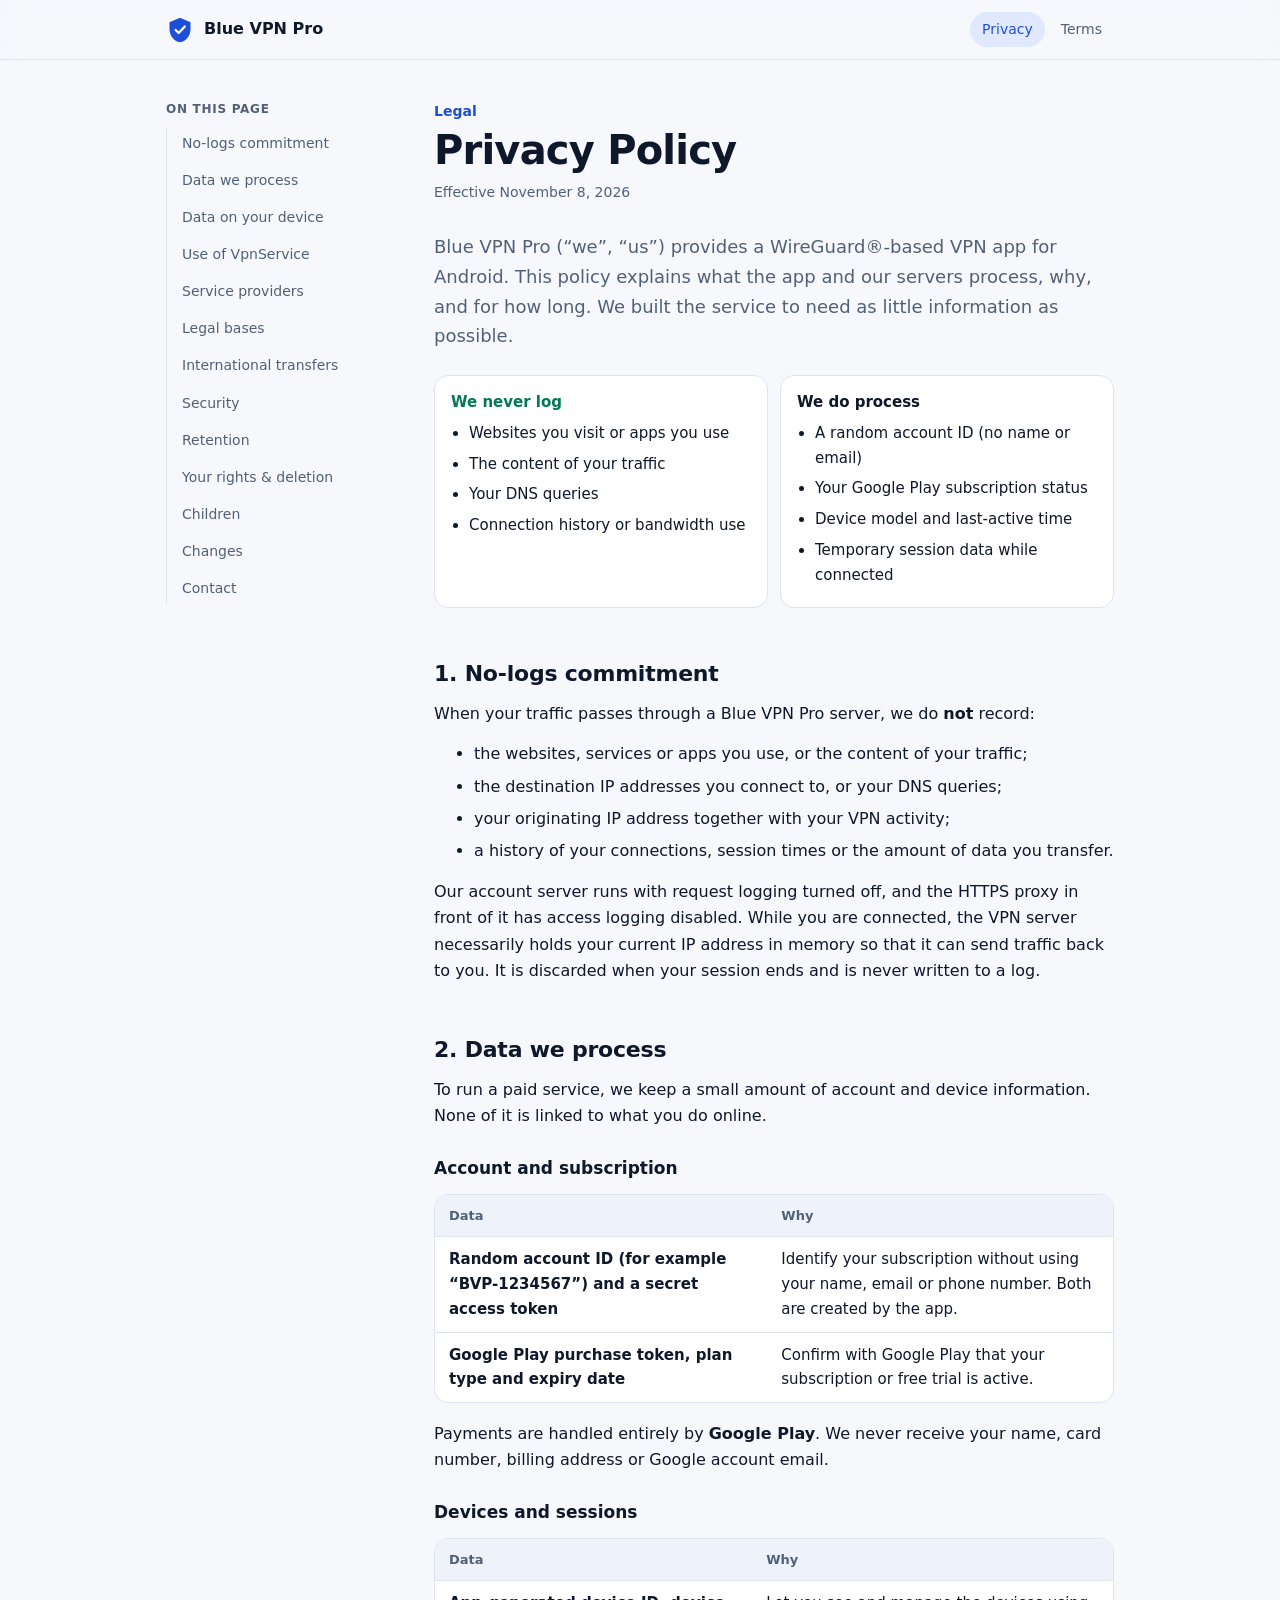
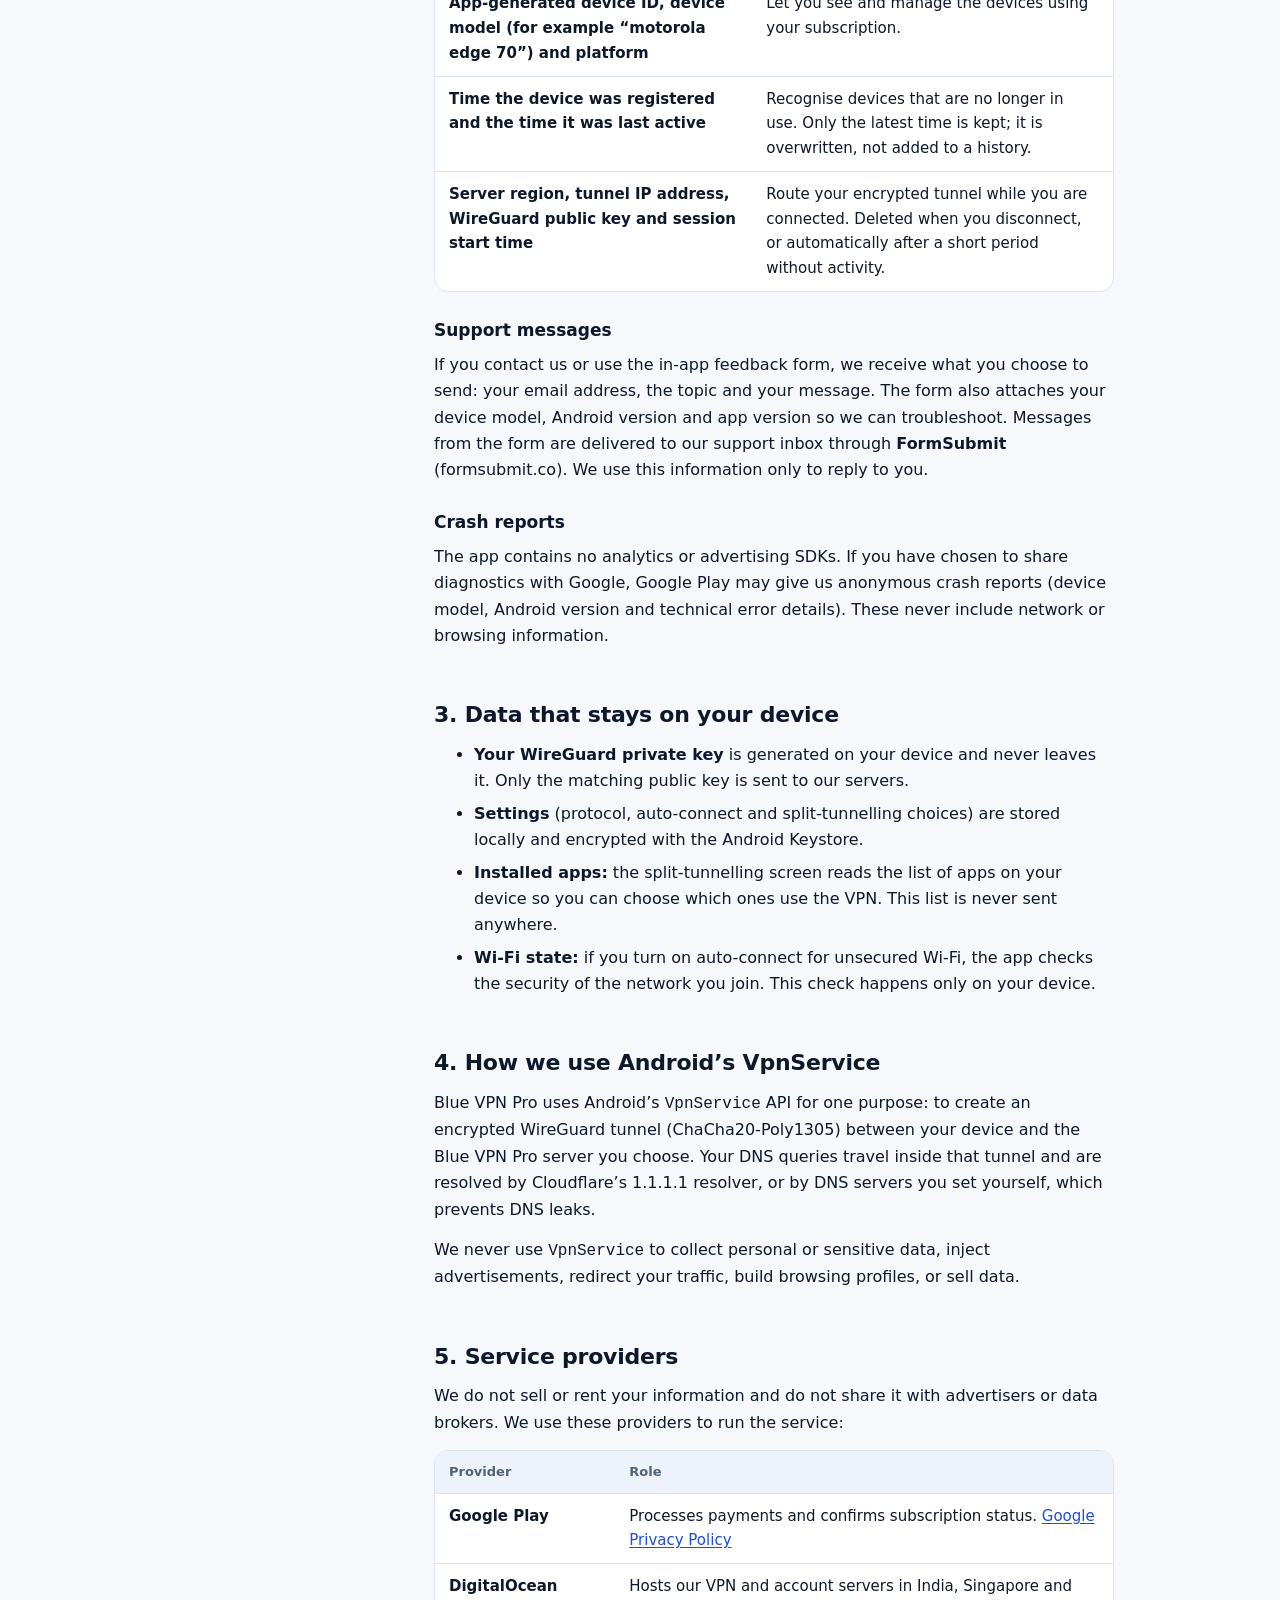
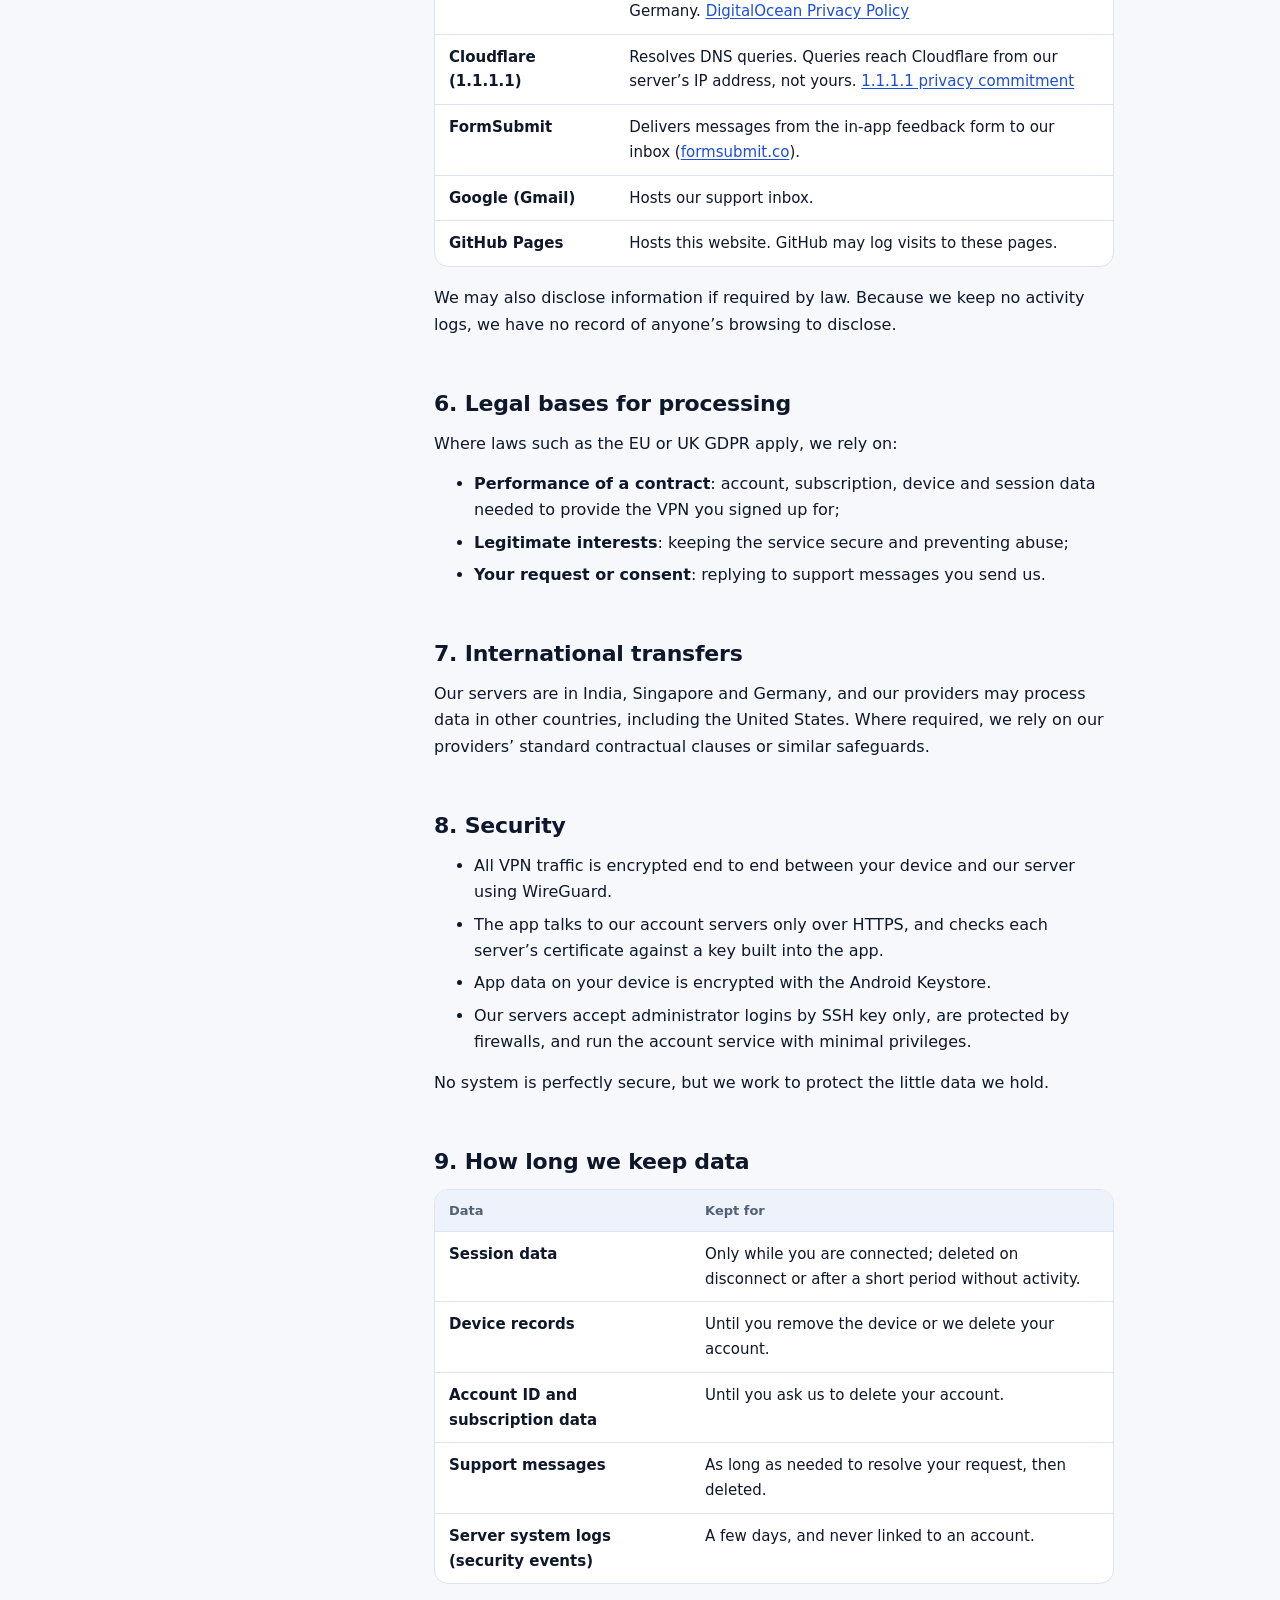
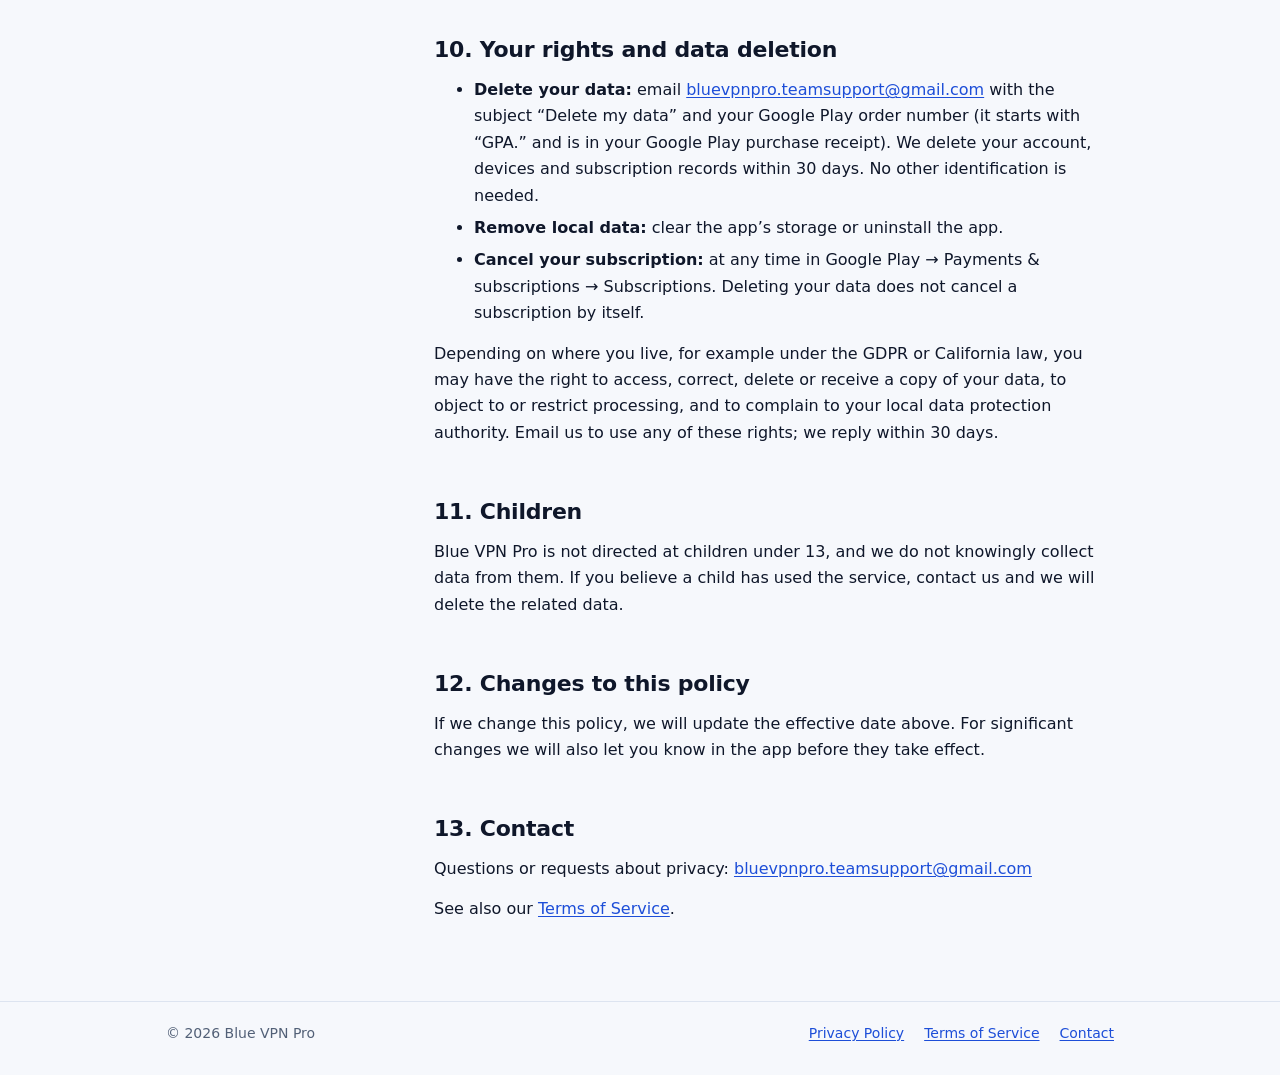
==== commit 01f364ef: "Add files via upload" ====
--- a/privacy-policy.html
+++ b/privacy-policy.html
@@ -111,7 +111,7 @@
     <h2 id="device">3. Data that stays on your device</h2>
     <ul>
       <li><strong>Your WireGuard private key</strong> is generated on your device and never leaves it. Only the matching public key is sent to our servers.</li>
-      <li><strong>Settings</strong> (protocol, kill switch, DNS, auto-connect and split-tunnelling choices) are stored locally and encrypted with the Android Keystore.</li>
+      <li><strong>Settings</strong> (protocol, auto-connect and split-tunnelling choices) are stored locally and encrypted with the Android Keystore.</li>
       <li><strong>Installed apps:</strong> the split-tunnelling screen reads the list of apps on your device so you can choose which ones use the VPN. This list is never sent anywhere.</li>
       <li><strong>Wi-Fi state:</strong> if you turn on auto-connect for unsecured Wi-Fi, the app checks the security of the network you join. This check happens only on your device.</li>
     </ul>
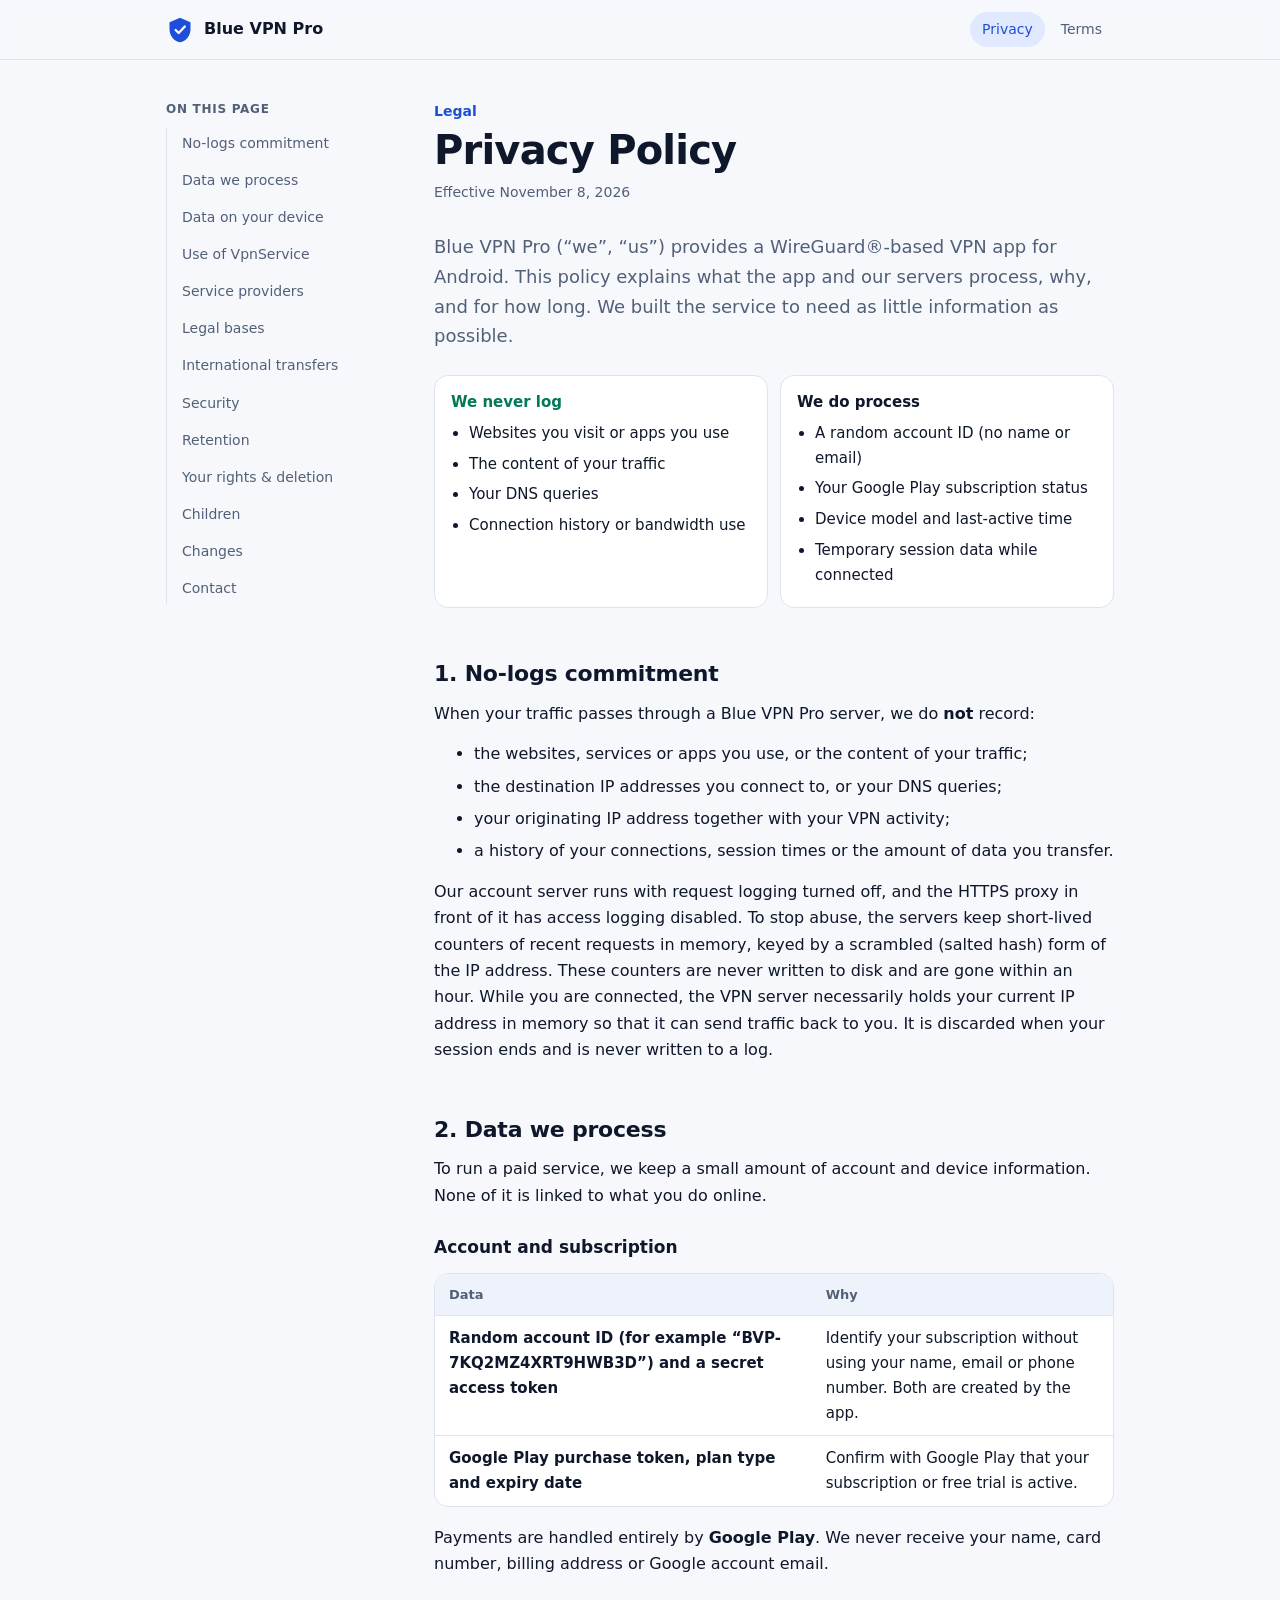
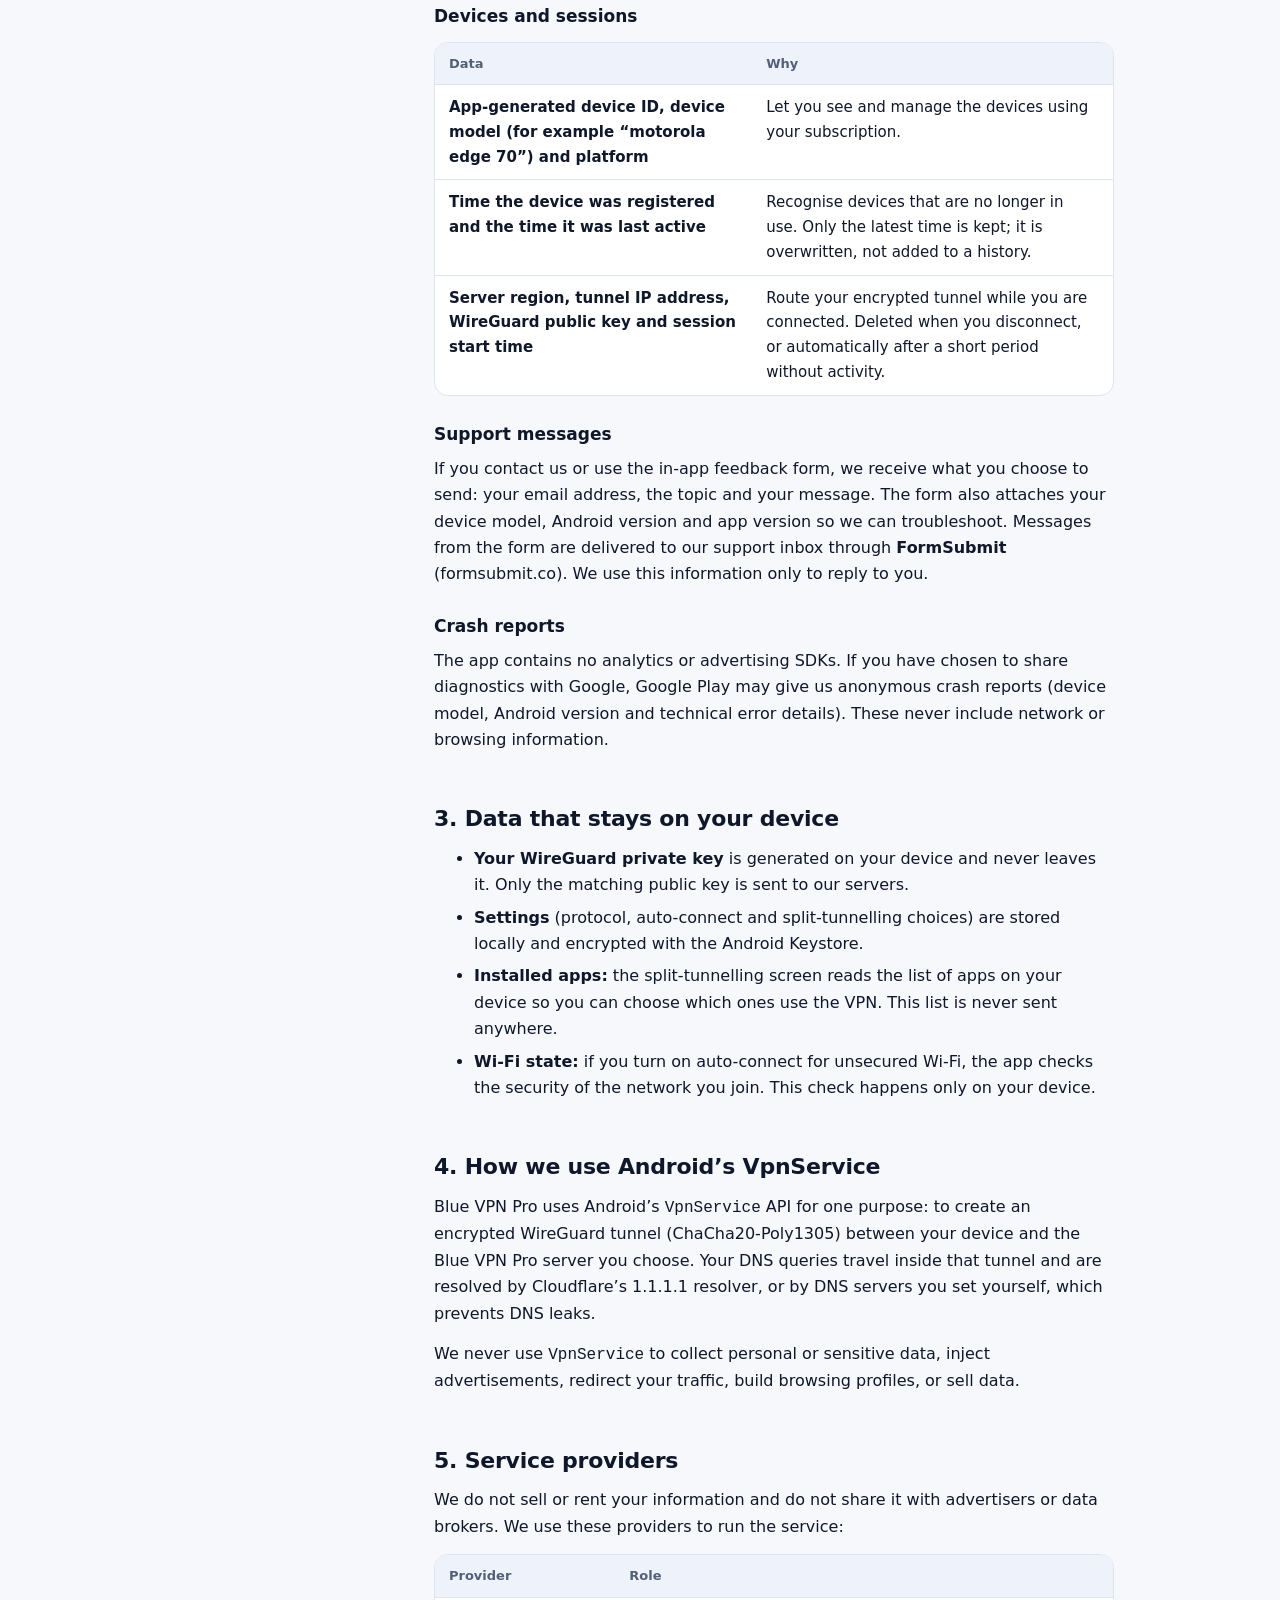
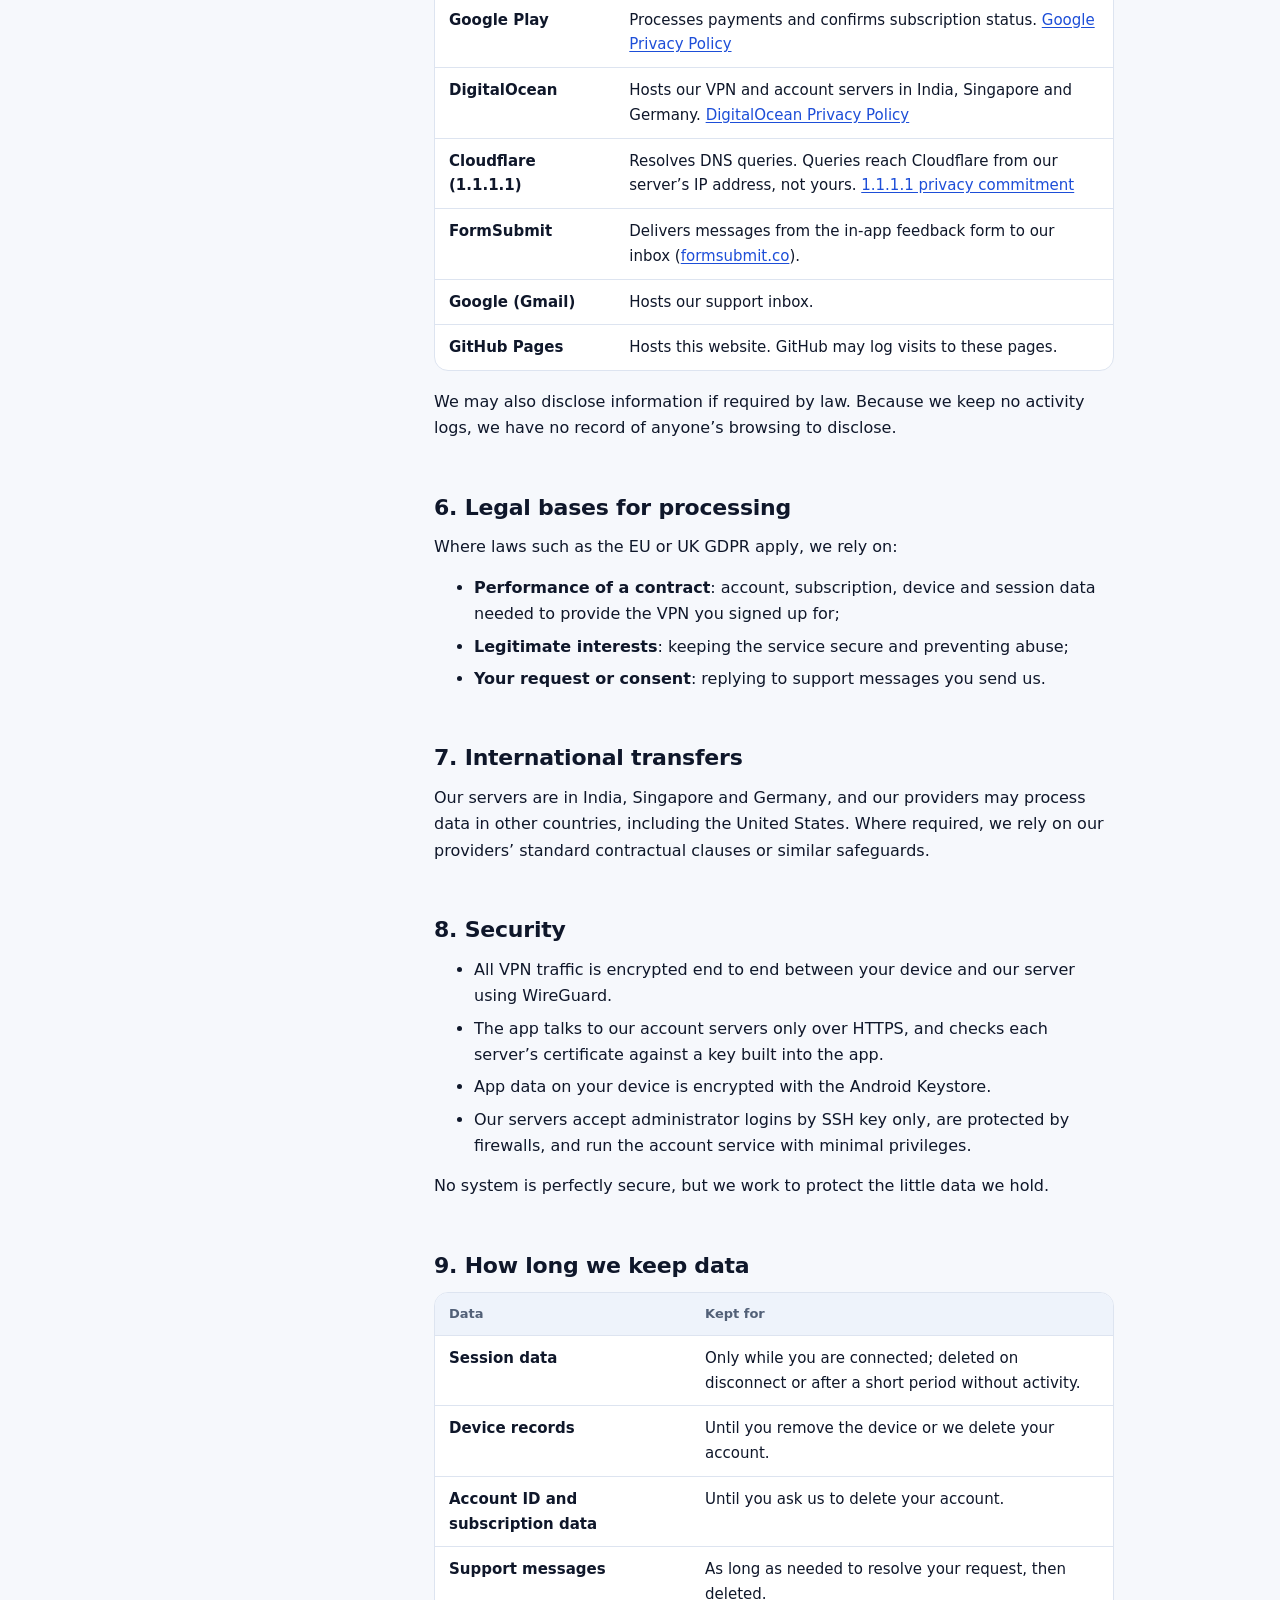
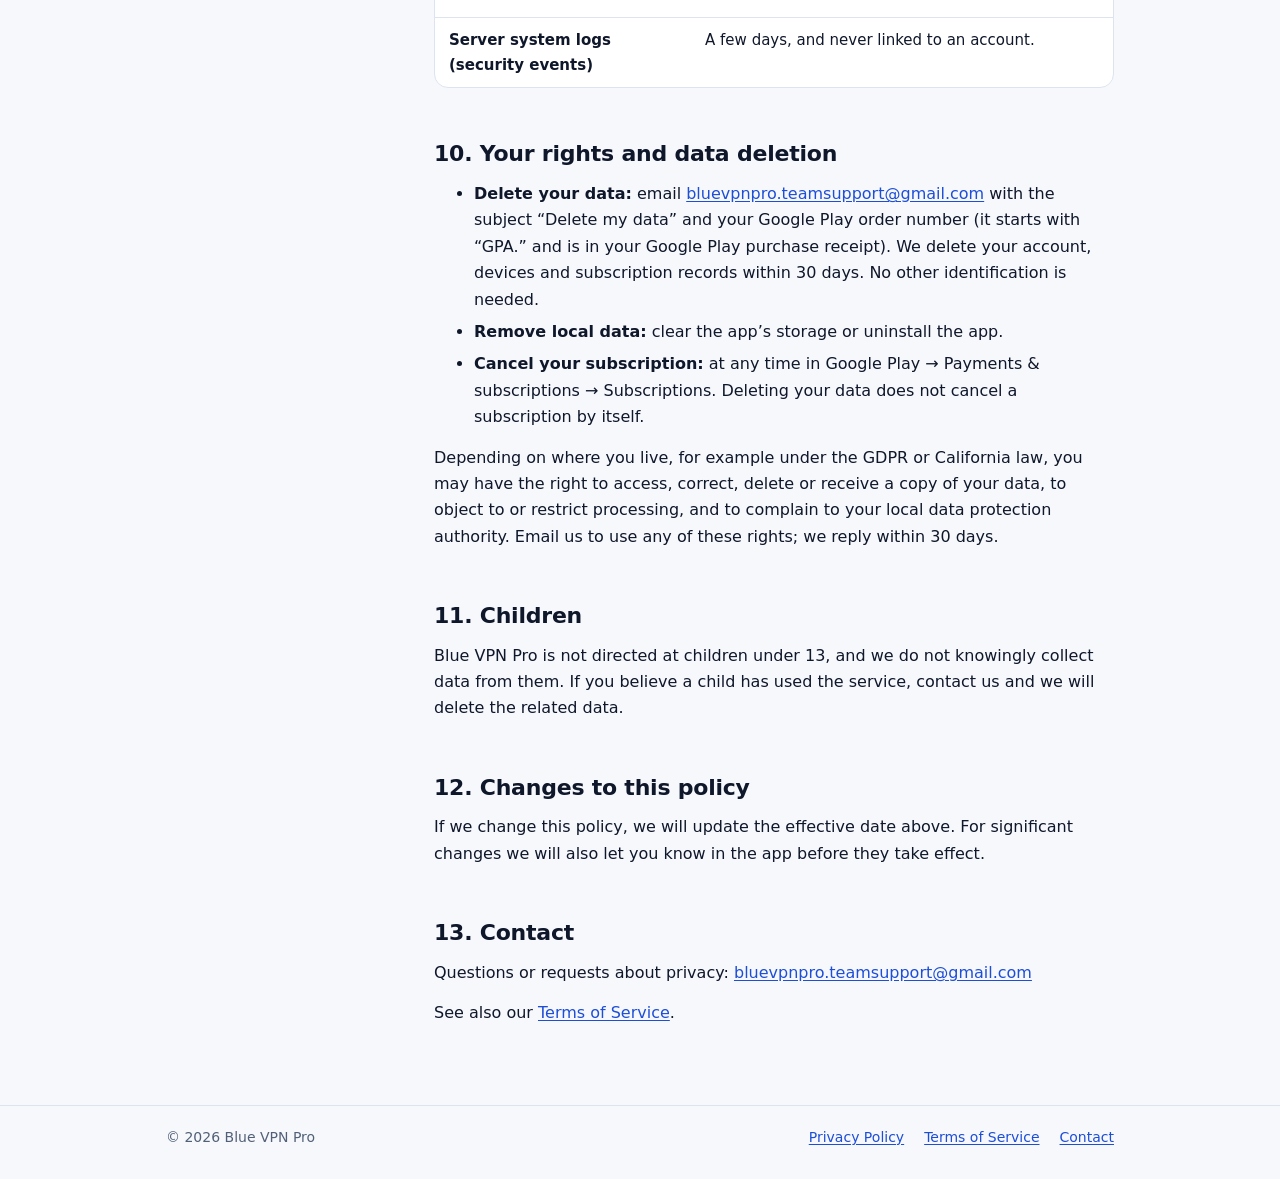
==== commit a96f33d1: "Add files via upload" ====
--- a/privacy-policy.html
+++ b/privacy-policy.html
@@ -77,7 +77,7 @@
       <li>your originating IP address together with your VPN activity;</li>
       <li>a history of your connections, session times or the amount of data you transfer.</li>
     </ul>
-    <p>Our account server runs with request logging turned off, and the HTTPS proxy in front of it has access logging disabled. While you are connected, the VPN server necessarily holds your current IP address in memory so that it can send traffic back to you. It is discarded when your session ends and is never written to a log.</p>
+    <p>Our account server runs with request logging turned off, and the HTTPS proxy in front of it has access logging disabled. To stop abuse, the servers keep short-lived counters of recent requests in memory, keyed by a scrambled (salted hash) form of the IP address. These counters are never written to disk and are gone within an hour. While you are connected, the VPN server necessarily holds your current IP address in memory so that it can send traffic back to you. It is discarded when your session ends and is never written to a log.</p>
 
     <h2 id="collect">2. Data we process</h2>
     <p>To run a paid service, we keep a small amount of account and device information. None of it is linked to what you do online.</p>
@@ -86,7 +86,7 @@
     <div class="table-wrap"><table>
       <thead><tr><th>Data</th><th>Why</th></tr></thead>
       <tbody>
-        <tr><td>Random account ID (for example “BVP-1234567”) and a secret access token</td><td>Identify your subscription without using your name, email or phone number. Both are created by the app.</td></tr>
+        <tr><td>Random account ID (for example “BVP-7KQ2MZ4XRT9HWB3D”) and a secret access token</td><td>Identify your subscription without using your name, email or phone number. Both are created by the app.</td></tr>
         <tr><td>Google Play purchase token, plan type and expiry date</td><td>Confirm with Google Play that your subscription or free trial is active.</td></tr>
       </tbody>
     </table></div>
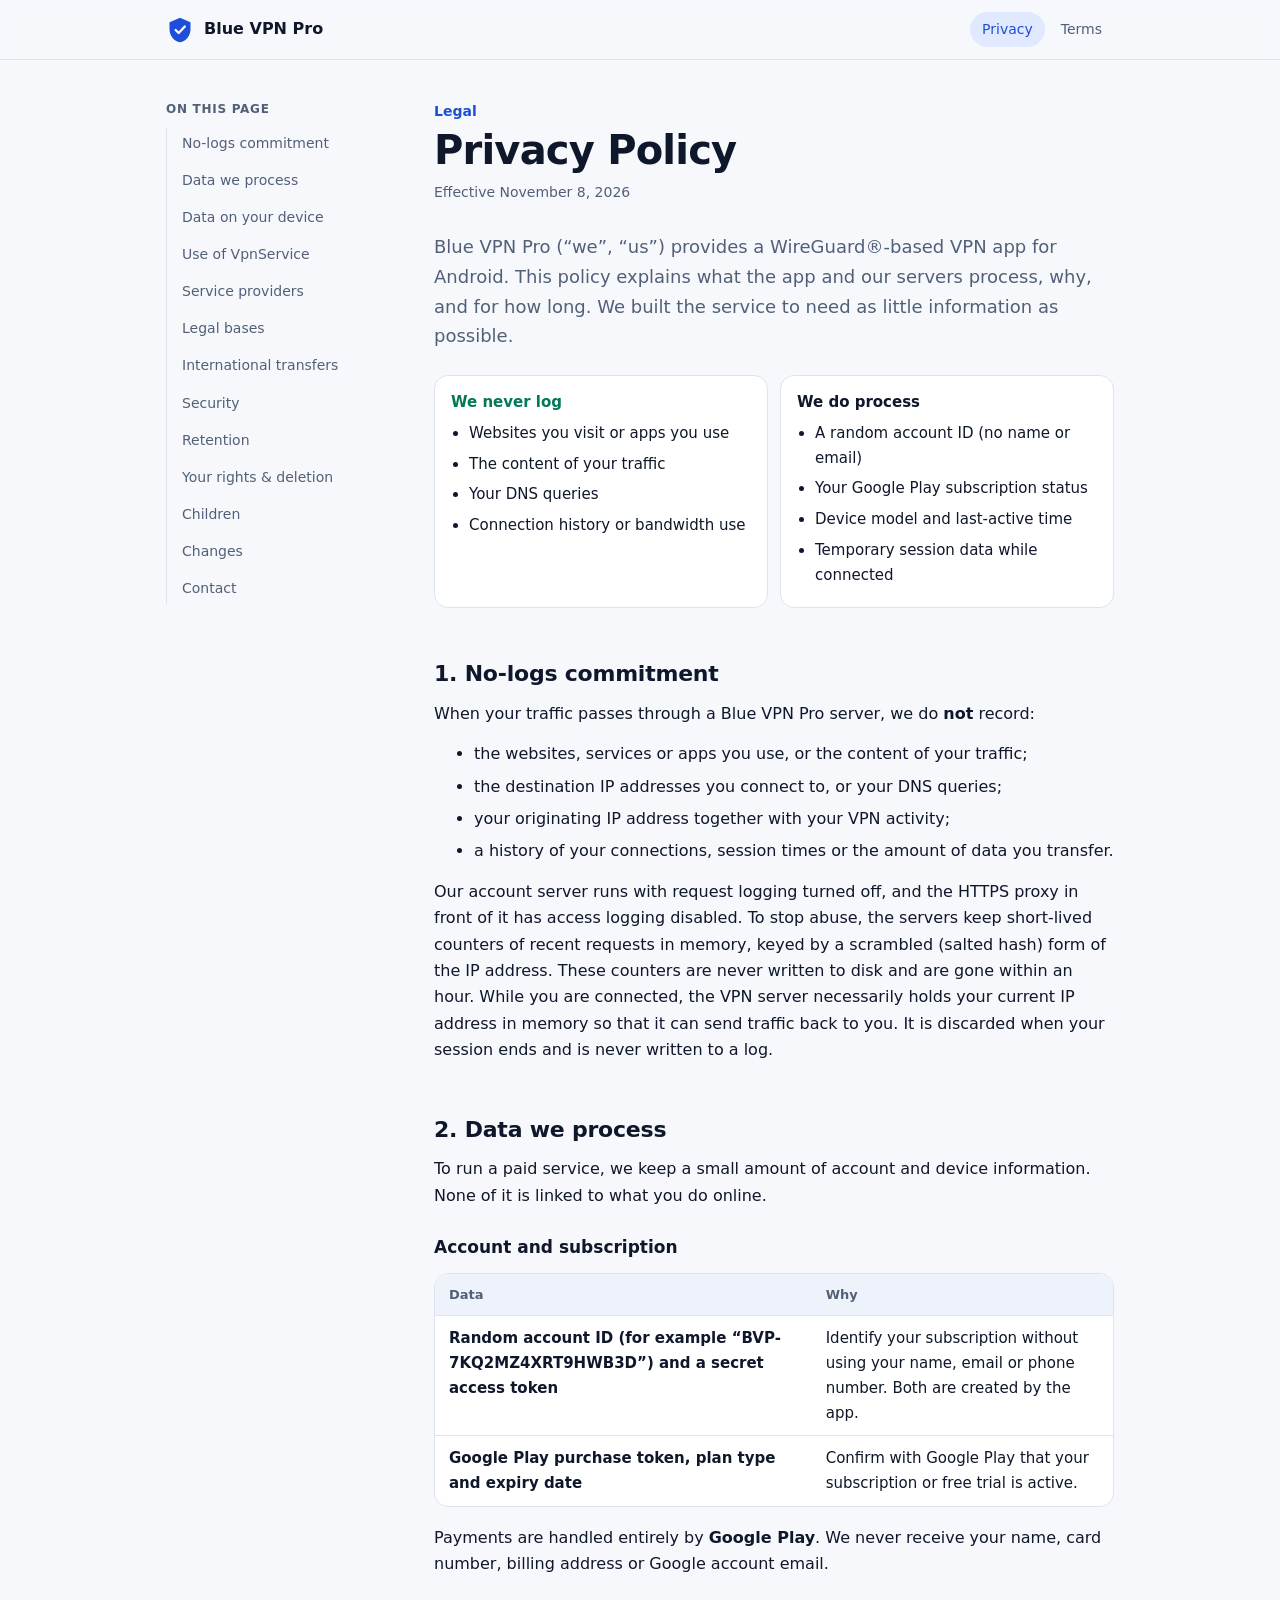
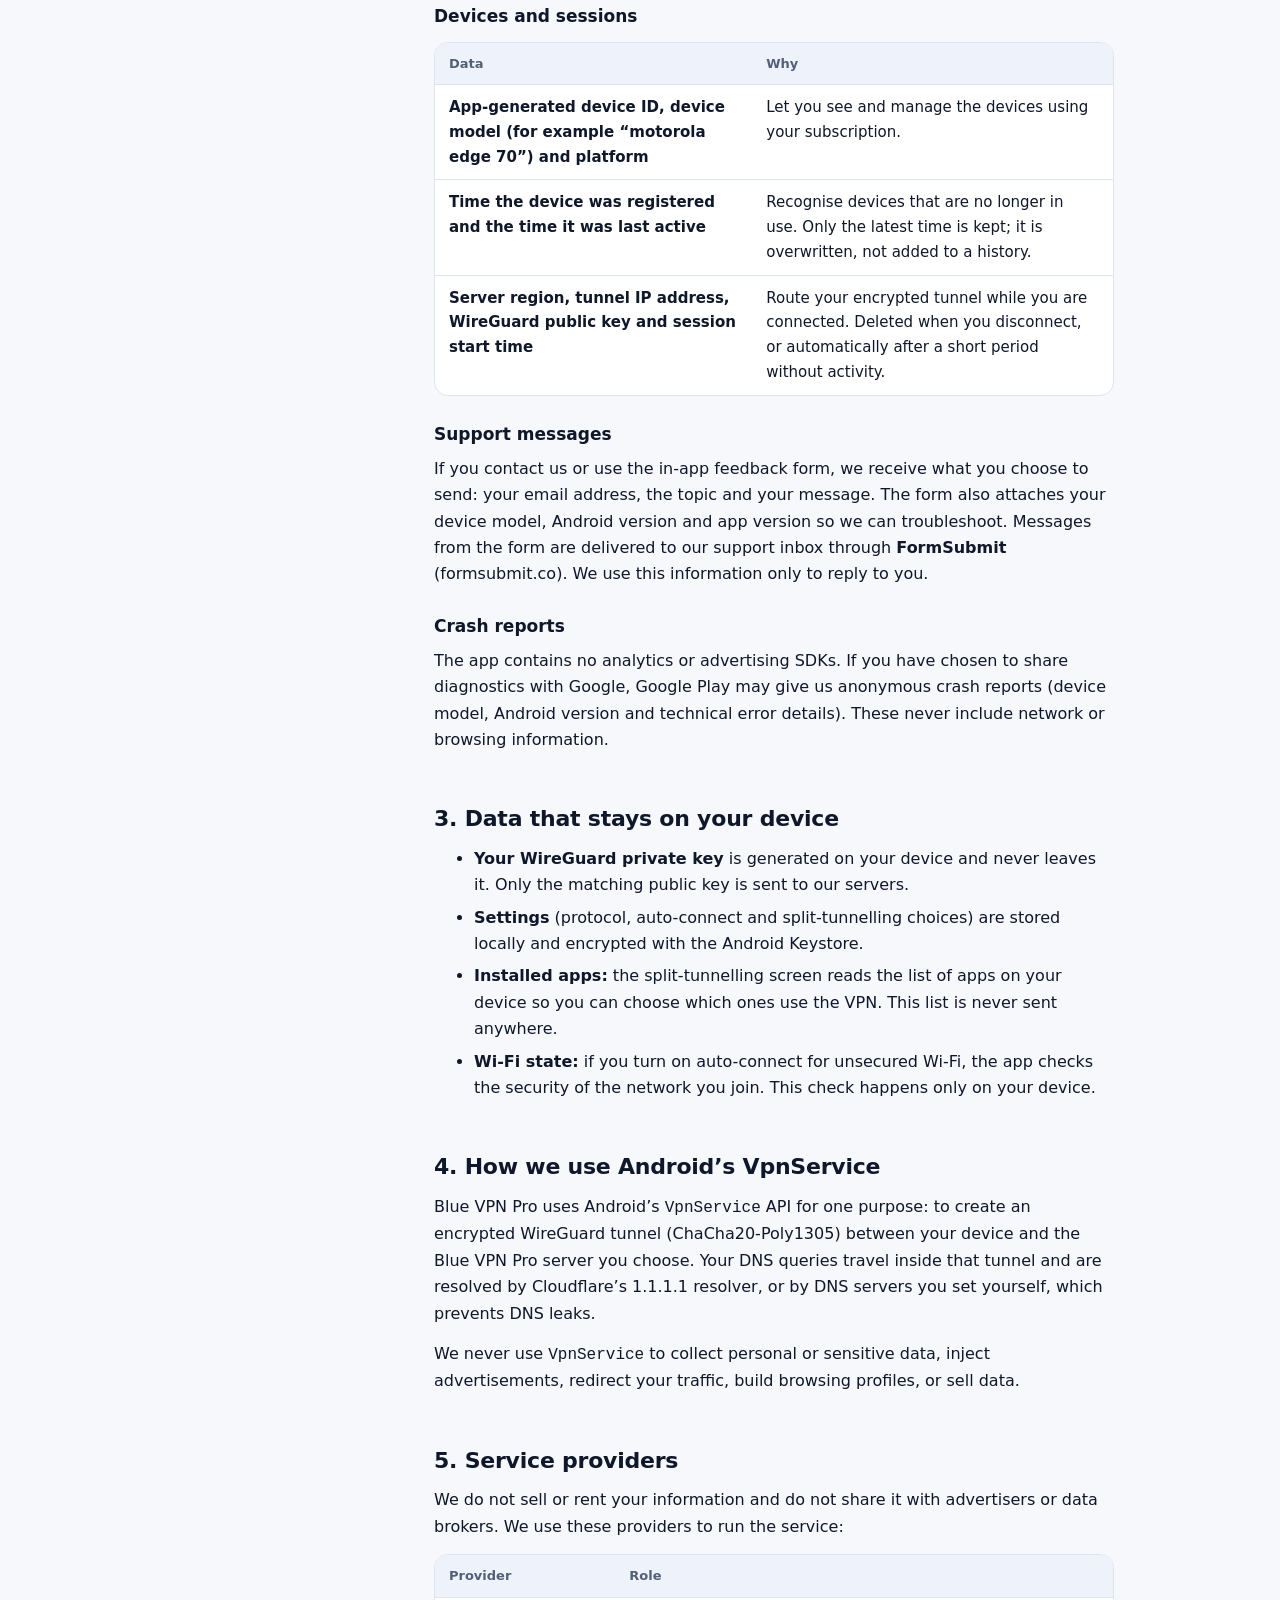
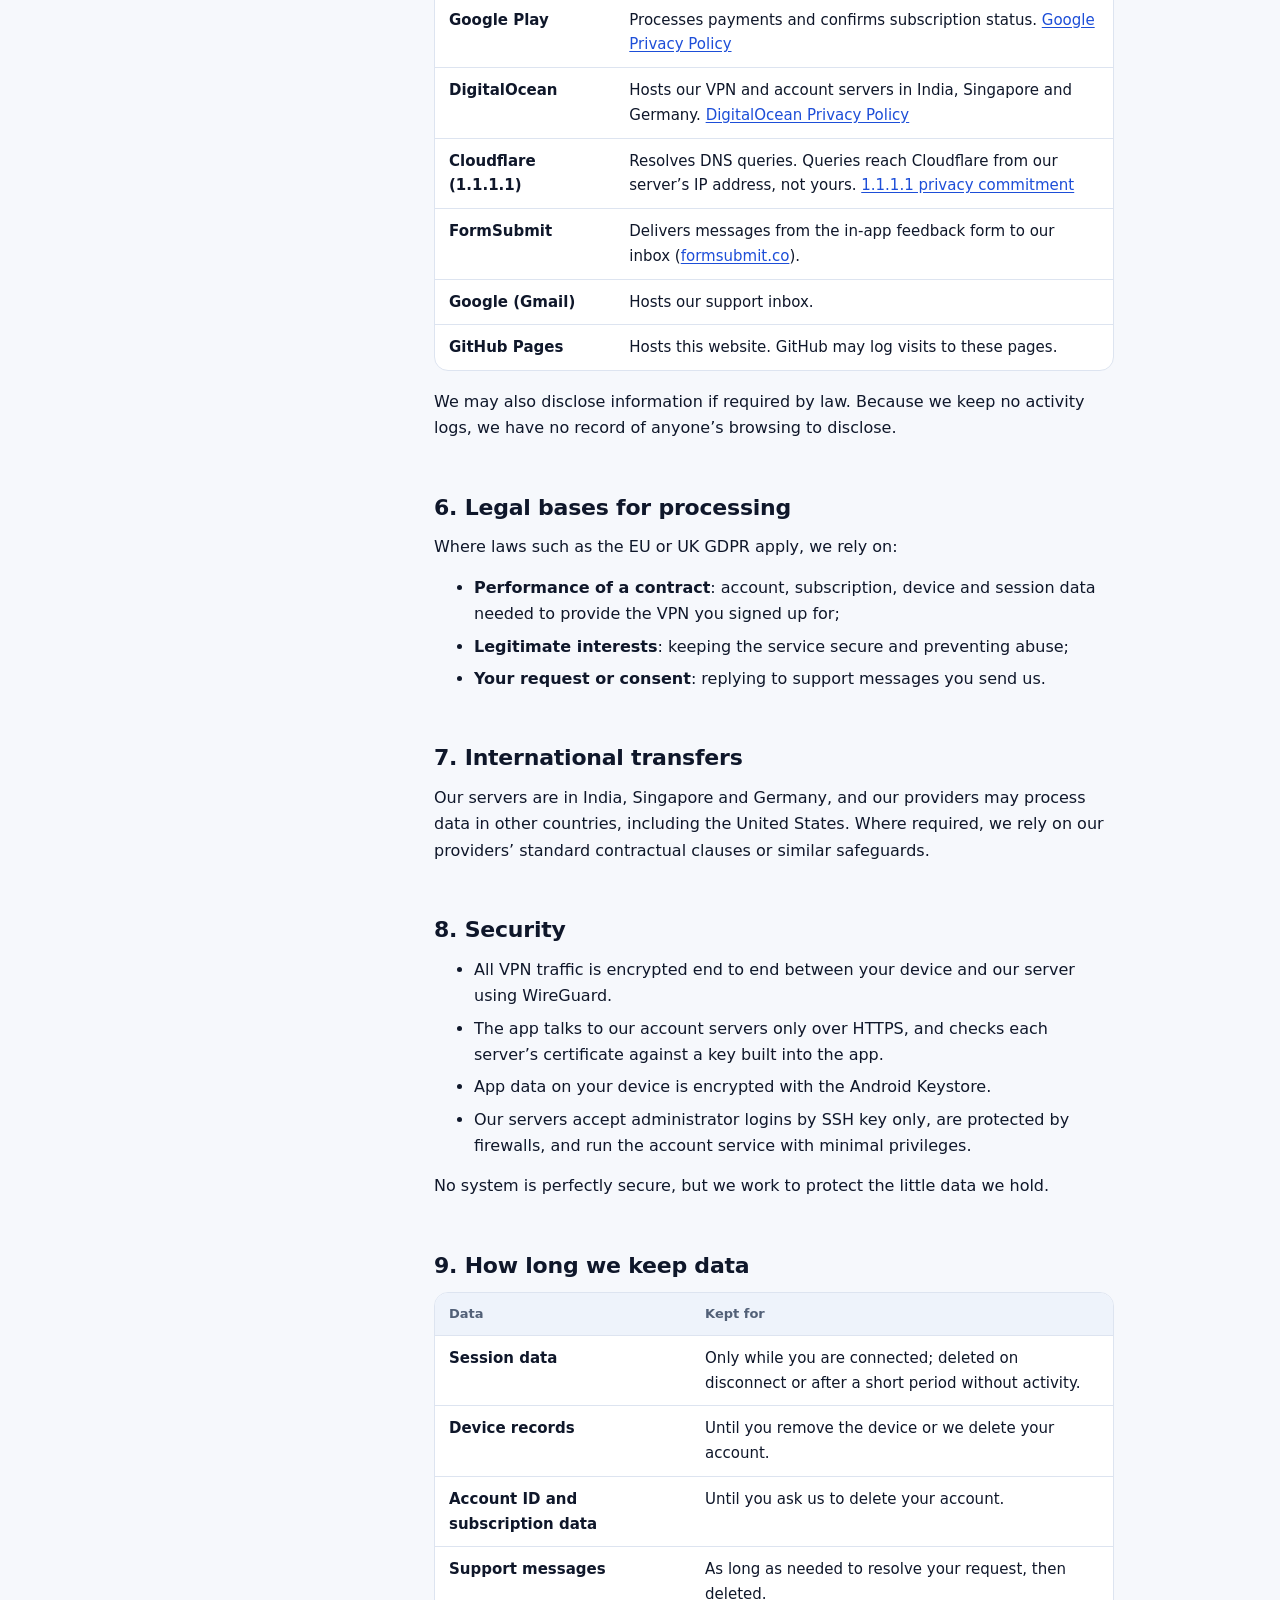
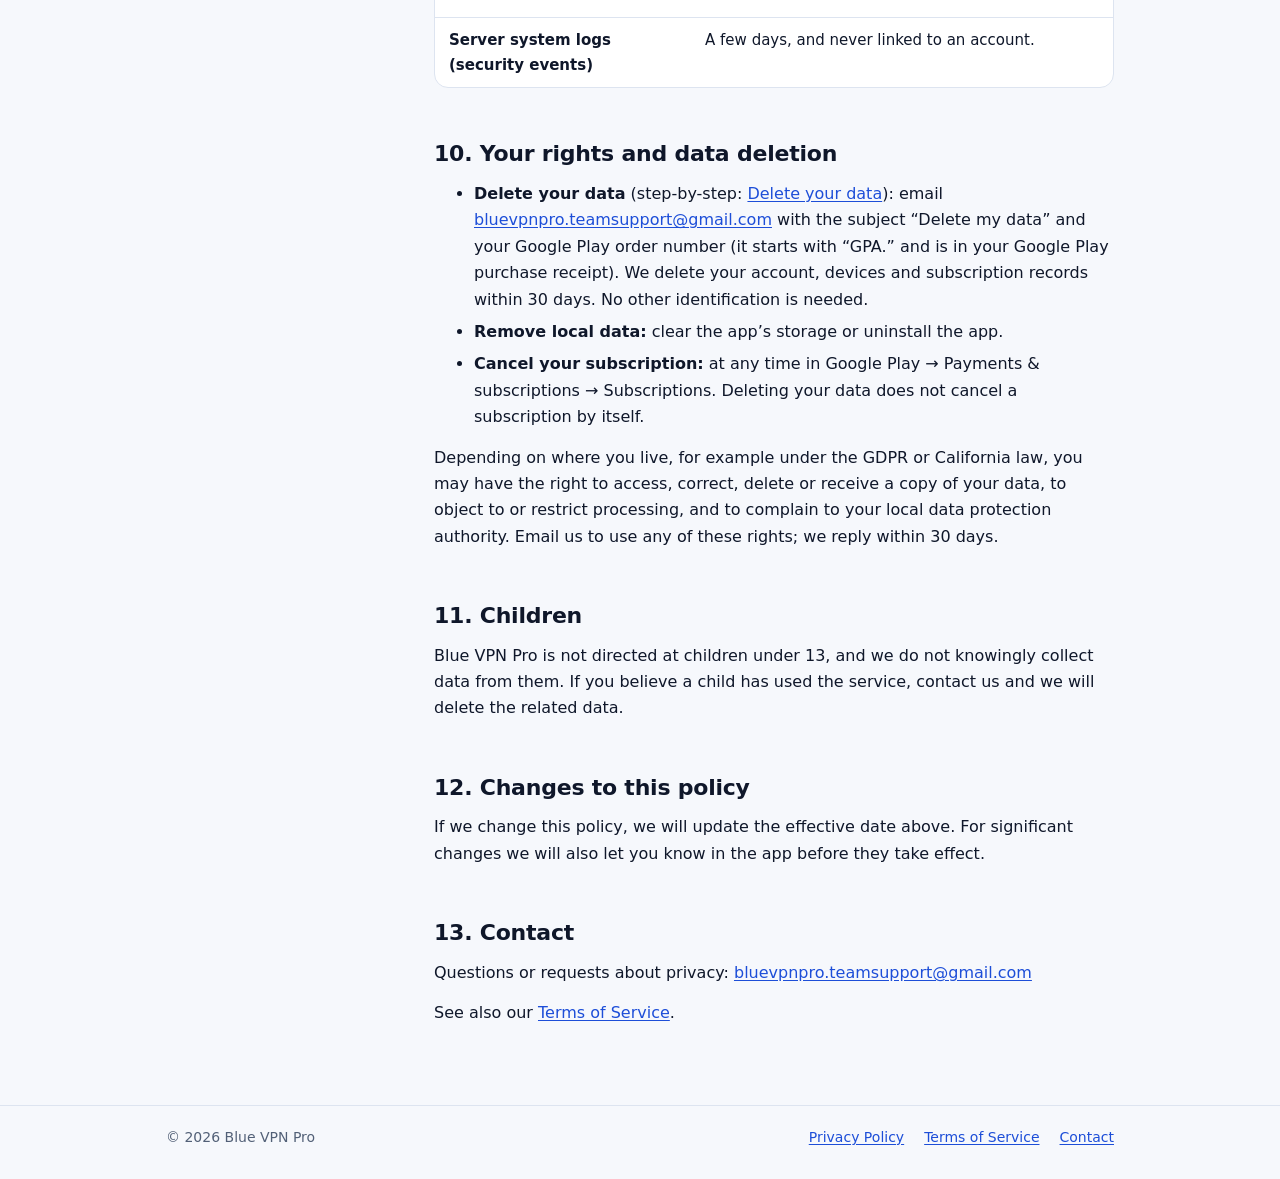
==== commit deff29a9: "Add files via upload" ====
--- a/privacy-policy.html
+++ b/privacy-policy.html
@@ -169,7 +169,7 @@
 
     <h2 id="rights">10. Your rights and data deletion</h2>
     <ul>
-      <li><strong>Delete your data:</strong> email <a href="mailto:bluevpnpro.teamsupport@gmail.com?subject=Delete%20my%20Blue%20VPN%20Pro%20data">bluevpnpro.teamsupport@gmail.com</a> with the subject “Delete my data” and your Google Play order number (it starts with “GPA.” and is in your Google Play purchase receipt). We delete your account, devices and subscription records within 30 days. No other identification is needed.</li>
+      <li><strong>Delete your data</strong> (step-by-step: <a href="delete-data.html">Delete your data</a>): email <a href="mailto:bluevpnpro.teamsupport@gmail.com?subject=Delete%20my%20Blue%20VPN%20Pro%20data">bluevpnpro.teamsupport@gmail.com</a> with the subject “Delete my data” and your Google Play order number (it starts with “GPA.” and is in your Google Play purchase receipt). We delete your account, devices and subscription records within 30 days. No other identification is needed.</li>
       <li><strong>Remove local data:</strong> clear the app’s storage or uninstall the app.</li>
       <li><strong>Cancel your subscription:</strong> at any time in Google Play → Payments &amp; subscriptions → Subscriptions. Deleting your data does not cancel a subscription by itself.</li>
     </ul>
